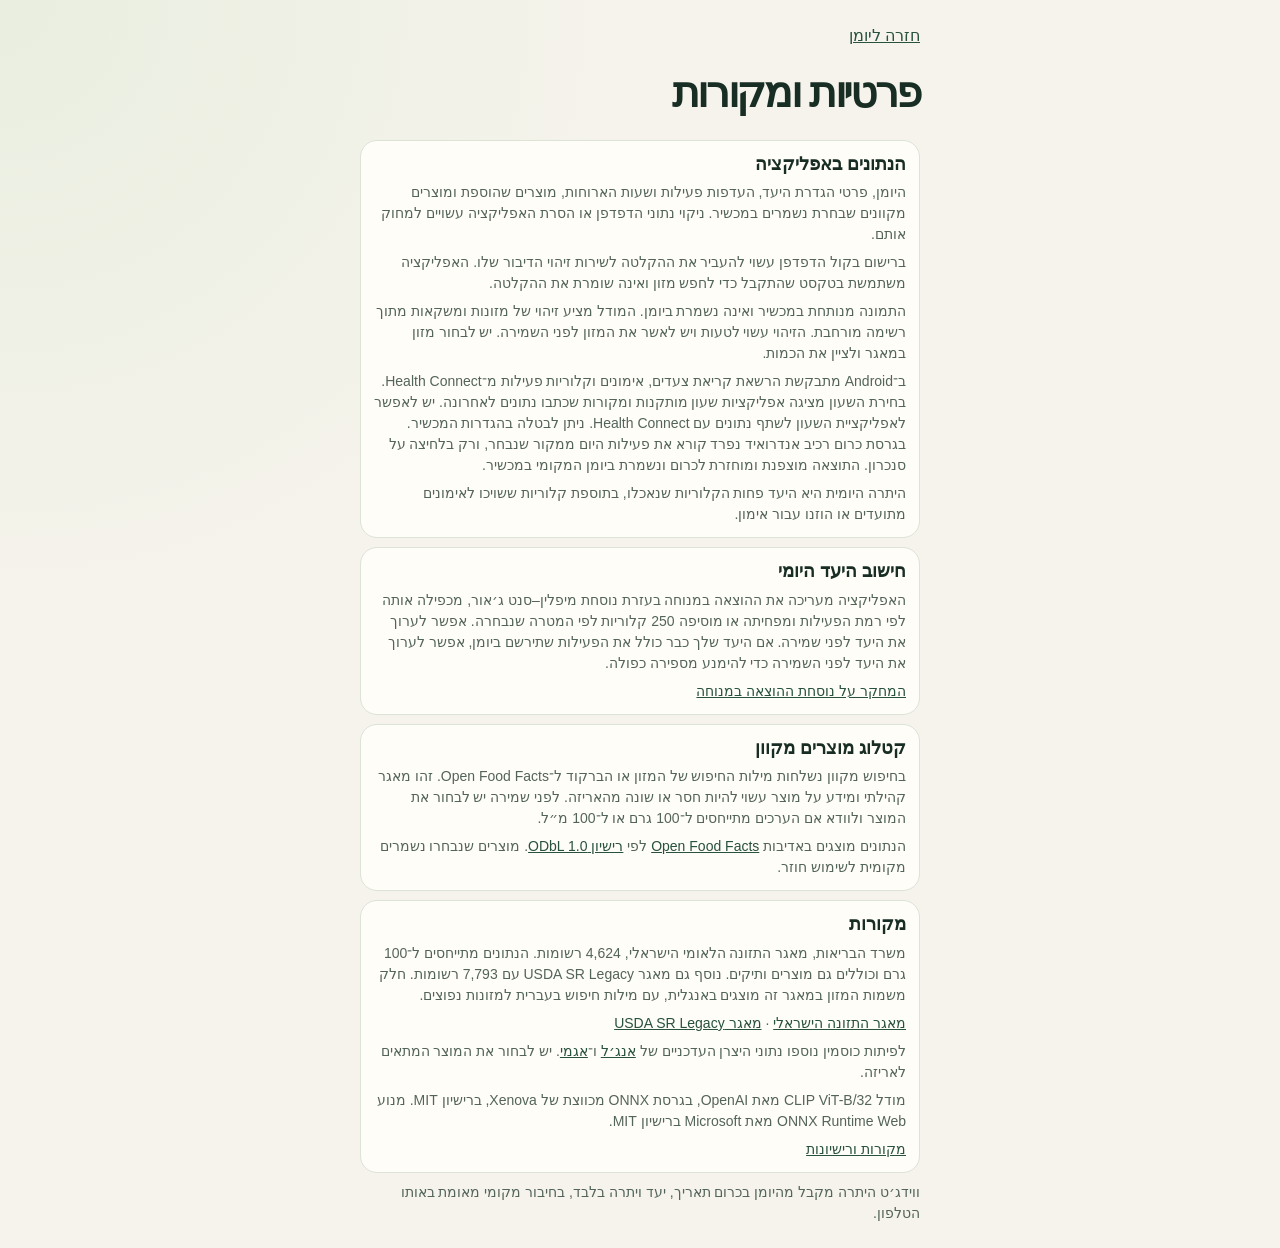
==== privacy.html @ 17791cda "Estimate spoken meals by ingredient" ====
<!doctype html><html lang="he" dir="rtl"><meta charset="utf-8"><meta name="viewport" content="width=device-width,initial-scale=1"><title>פרטיות ומקורות</title><link rel="stylesheet" href="style.css"><main class="shell" style="padding-top:24px"><a href="index.html">חזרה ליומן</a><h1 style="margin:24px 0">פרטיות ומקורות</h1><section class="card"><h2>הנתונים באפליקציה</h2><p class="hint">היומן, פרטי הגדרת היעד, העדפות פעילות ושעות הארוחות, מוצרים שהוספת ומוצרים מקוונים שבחרת נשמרים במכשיר. ניקוי נתוני הדפדפן או הסרת האפליקציה עשויים למחוק אותם.</p><p class="hint">ברישום בקול הדפדפן עשוי להעביר את ההקלטה לשירות זיהוי הדיבור שלו. האפליקציה משתמשת בטקסט שהתקבל כדי לחפש מזון ואינה שומרת את ההקלטה.</p><p class="hint">התמונה מנותחת במכשיר ואינה נשמרת ביומן. המודל מציע זיהוי של מזונות ומשקאות מתוך רשימה מורחבת. הזיהוי עשוי לטעות ויש לאשר את המזון לפני השמירה. יש לבחור מזון במאגר ולציין את הכמות.</p><p class="hint">ב־Android מתבקשת הרשאת קריאת צעדים, אימונים וקלוריות פעילות מ־Health Connect. בחירת השעון מציגה אפליקציות שעון מותקנות ומקורות שכתבו נתונים לאחרונה. יש לאפשר לאפליקציית השעון לשתף נתונים עם Health Connect. ניתן לבטלה בהגדרות המכשיר. בגרסת כרום רכיב אנדרואיד נפרד קורא את פעילות היום ממקור שנבחר, ורק בלחיצה על סנכרון. התוצאה מוצפנת ומוחזרת לכרום ונשמרת ביומן המקומי במכשיר.</p><p class="hint">היתרה היומית היא היעד פחות הקלוריות שנאכלו, בתוספת קלוריות ששויכו לאימונים מתועדים או הוזנו עבור אימון.</p></section><section class="card"><h2>חישוב היעד היומי</h2><p class="hint">האפליקציה מעריכה את ההוצאה במנוחה בעזרת נוסחת מיפלין–סנט ג׳אור, מכפילה אותה לפי רמת הפעילות ומפחיתה או מוסיפה 250 קלוריות לפי המטרה שנבחרה. אפשר לערוך את היעד לפני שמירה. אם היעד שלך כבר כולל את הפעילות שתירשם ביומן, אפשר לערוך את היעד לפני השמירה כדי להימנע מספירה כפולה.</p><p class="hint"><a href="https://pubmed.ncbi.nlm.nih.gov/2305711/">המחקר על נוסחת ההוצאה במנוחה</a></p></section><section class="card"><h2>קטלוג מוצרים מקוון</h2><p class="hint">בחיפוש מקוון נשלחות מילות החיפוש של המזון או הברקוד ל־Open Food Facts. זהו מאגר קהילתי ומידע על מוצר עשוי להיות חסר או שונה מהאריזה. לפני שמירה יש לבחור את המוצר ולוודא אם הערכים מתייחסים ל־100 גרם או ל־100 מ״ל.</p><p class="hint">הנתונים מוצגים באדיבות <a href="https://world.openfoodfacts.org">Open Food Facts</a> לפי <a href="https://opendatacommons.org/licenses/odbl/1-0/">רישיון ODbL 1.0</a>. מוצרים שנבחרו נשמרים מקומית לשימוש חוזר.</p></section><section class="card"><h2>מקורות</h2><p class="hint">משרד הבריאות, מאגר התזונה הלאומי הישראלי, 4,624 רשומות. הנתונים מתייחסים ל־100 גרם וכוללים גם מוצרים ותיקים. נוסף גם מאגר USDA SR Legacy עם 7,793 רשומות. חלק משמות המזון במאגר זה מוצגים באנגלית, עם מילות חיפוש בעברית למזונות נפוצים.</p><p class="hint"><a href="https://data.gov.il/he/datasets/ministry-health/nutrition-database">מאגר התזונה הישראלי</a> · <a href="https://fdc.nal.usda.gov/download-datasets/">מאגר USDA SR Legacy</a></p><p class="hint">לפיתות כוסמין נוספו נתוני היצרן העדכניים של <a href="https://www.angel.co.il/document/62,130,1057.aspx">אנג׳ל</a> ו־<a href="https://agamibakery.co.il/">אגמי</a>. יש לבחור את המוצר המתאים לאריזה.</p><p class="hint">מודל CLIP ViT-B/32 מאת OpenAI, בגרסת ONNX מכווצת של Xenova, ברישיון MIT. מנוע ONNX Runtime Web מאת Microsoft ברישיון MIT.</p><p class="hint"><a href="model/NOTICE.txt">מקורות ורישיונות</a></p></section><p class="hint">ווידג׳ט היתרה מקבל מהיומן בכרום תאריך, יעד ויתרה בלבד, בחיבור מקומי מאומת באותו הטלפון.</p></main></html>
---- style.css ----
:root {
  color-scheme: light;
  -webkit-text-size-adjust: 100%;
  text-size-adjust: 100%;
  --page: #f5f3eb;
  --paper: #fffdf8;
  --ink: #182e25;
  --muted: #53645a;
  --line: #dce3d7;
  --green: #153d31;
  --green-bright: #265945;
  --lime: #deefad;
  --focus: #3d7857;
}

* { box-sizing: border-box; }
[hidden] { display: none !important; }
body {
  margin: 0;
  min-height: 100vh;
  background: radial-gradient(ellipse at top left, #e9eee0, transparent 38rem), var(--page);
  color: var(--ink);
  font: 16px/1.45 Arial, "Noto Sans Hebrew", sans-serif;
}
.shell { width: min(100% - 28px, 560px); margin: auto; padding: 8px 0 24px; }
header, .intro, .row, .dialog-head { display: flex; align-items: center; justify-content: space-between; gap: 12px; }
.app-header { min-height: 53px; border-bottom: 1px solid #d6ddcf; }
.brand { display: flex; align-items: center; gap: 7px; font-size: 16px; white-space: nowrap; }
.brand-mark {
  width: 29px;
  height: 29px;
  flex: none;
  display: grid;
  place-items: center;
  border-radius: 50%;
  background: var(--green);
}
.brand-mark::before {
  content: "";
  width: 14px;
  height: 17px;
  border-radius: 76% 18% 76% 18%;
  background: var(--lime);
  transform: rotate(18deg);
}
h1, h2, h3, p { margin: 0; }
h1 { font-size: clamp(27px, 6.8vw, 42px); letter-spacing: -.055em; line-height: 1.06; }
h2 { font-size: 18px; line-height: 1.25; }
h3 { font-size: 23px; line-height: 1.2; }
h4 { margin: 12px 0 0; font-size: 16px; }
.intro { align-items: end; padding: 14px 0 12px; }
.intro p, .hint, footer { color: var(--muted); font-size: 14px; line-height: 1.5; }
.intro p { margin-bottom: 3px; font-size: 12px; }
.hint { margin-top: 7px; }
.hint:empty { display: none; }
.balance {
  position: relative;
  isolation: isolate;
  overflow: hidden;
  padding: clamp(14px, 4vw, 22px);
  color: var(--paper);
  background: linear-gradient(145deg, #214b3b, #15372d 65%);
  border-radius: 21px;
  box-shadow: 0 8px 18px #183b301c;
}
.balance::before {
  content: "";
  position: absolute;
  z-index: -1;
  inset: -95px auto auto -117px;
  width: 235px;
  aspect-ratio: 1;
  border-radius: 50%;
  background: repeating-radial-gradient(circle, transparent 0 17px, #c7e39d24 18px 19px, transparent 20px 26px);
  pointer-events: none;
}
#balanceLabel { font-size: 14px; font-weight: 700; color: #e7f2e6; }
#goalEmpty p { margin: 5px 0 1px; max-width: 38ch; color: #e7f2e6; font-size: 13px; }
.big { display: flex; align-items: baseline; flex-wrap: wrap; gap: 5px 10px; margin-top: 4px; }
.big strong {
  color: var(--lime);
  font-size: clamp(30px, 8.6vw, 51px);
  font-weight: 800;
  letter-spacing: -.057em;
  line-height: 1.1;
  font-variant-numeric: tabular-nums;
}
.big span { color: #f0f6ed; font-size: 13px; }
.meter { display: flex; height: 5px; margin: 11px 0; overflow: hidden; background: #ffffff30; border-radius: 8px; }
.meter span { width: 0; border-radius: inherit; background: var(--lime); transition: width .24s ease; }
.totals { display: grid; grid-auto-flow: column; grid-auto-columns: minmax(0, 1fr); gap: 8px; margin: 0; }
#goalEmpty:not([hidden]) ~ .totals { margin-top: 11px; border-top: 1px solid #ffffff30; padding-top: 9px; }
.totals div { min-width: 0; display: flex; flex-direction: column; gap: 1px; }
.totals div:not([hidden]) ~ div { border-inline-start: 1px solid #ffffff30; padding-inline-start: 8px; }
.totals dt { color: #eaf3e8; font-size: 11px; }
.totals dd { margin: 0; width: fit-content; font-weight: 700; font-size: clamp(13px, 3.9vw, 18px); overflow-wrap: anywhere; }
button, input, select, .file-label { font: inherit; }
button, .file-label { min-height: 44px; padding: 9px 13px; border: 1px solid transparent; border-radius: 14px; font-weight: 700; cursor: pointer; }
button:disabled { opacity: .54; cursor: default; }
button:focus-visible, input:focus-visible, select:focus-visible, a:focus-visible { outline: 3px solid var(--focus); outline-offset: 2px; }
.primary { background: var(--green); color: #fffdf8; border-color: var(--green); }
.primary:hover:not(:disabled) { background: var(--green-bright); }
.secondary { background: var(--paper); color: var(--ink); border-color: var(--line); }
.quiet { background: transparent; color: #28513e; }
.quiet:hover, .secondary:hover { background: #eaf0e5; }
.header-button { border-color: #d1dacc; border-radius: 100px; background: #ffffff68; white-space: nowrap; font-size: 12px; padding-inline: 10px; }
.setup-button { margin-top: 7px; font-size: 13px; background: var(--lime); color: #18392d; }
.setup-button span { margin-inline-start: 6px; }
.actions { display: flex; gap: 9px; margin: 14px 0; }
.actions > button, .actions > .file-label { flex: 1; min-width: 0; }
.actions > button { min-height: 48px; }
#webActivityHint .actions a { flex: 1; display: grid; place-items: center; min-height: 48px; border: 1px solid; border-radius: 14px; padding: 6px; text-align: center; text-decoration: none; font-weight: 700; }
.meal-actions { margin: 10px 0 13px; }
.meal-actions > button { display: flex; align-items: center; justify-content: center; gap: 7px; min-height: 50px; padding-inline: 5px; font-size: 13px; white-space: nowrap; }
.camera-symbol { position: relative; width: 18px; height: 14px; flex: none; border: 2px solid currentColor; border-radius: 4px; }
.camera-symbol::before { content: ""; position: absolute; inset: 1px 4px; border: 2px solid currentColor; border-radius: 50%; }
.camera-symbol::after { content: ""; position: absolute; width: 7px; height: 3px; background: currentColor; border-radius: 2px 2px 0 0; inset: -4px 5px auto auto; }
.search-symbol { position: relative; width: 14px; height: 14px; flex: none; border: 2px solid currentColor; border-radius: 50%; }
.search-symbol::after { content: ""; position: absolute; width: 6px; height: 2px; inset: 10px 9px auto auto; background: currentColor; transform: rotate(-45deg); }
.card { margin-bottom: 9px; padding: 12px 13px; border: 1px solid var(--line); border-radius: 17px; background: var(--paper); }
.journal-card { min-height: 70px; }
.activity-card { background: #edf1e6; }
.empty { padding-top: 5px; color: var(--muted); font-size: 13px; }
footer { margin-top: 18px; text-align: center; font-size: 12px; }
a { color: #28513e; }
ul { list-style: none; margin: 0; padding: 0; }
li { display: flex; align-items: center; justify-content: space-between; gap: 6px; margin-top: 8px; padding: 10px 0 3px; border-top: 1px solid var(--line); }
li p, li span { color: var(--muted); font-size: 13px; line-height: 1.4; }
li .quiet, li .remove { padding-inline: 7px; font-size: 13px; }
.entry { flex: 1; min-width: 0; overflow-wrap: anywhere; }
.remove { background: transparent; color: #8d452e; }

dialog {
  width: min(100% - 20px, 495px);
  max-height: min(90vh, 780px);
  max-height: min(90dvh, 780px);
  padding: clamp(15px, 4vw, 23px);
  overflow: auto;
  overscroll-behavior: contain;
  border: 1px solid var(--line);
  border-radius: 26px;
  background: var(--paper);
  color: var(--ink);
  box-shadow: 0 18px 60px #10271e55;
}
dialog::backdrop { background: #152f27a0; }
.dialog-head { margin-bottom: 11px; }
.close { padding: 4px 12px; font-size: 25px; line-height: 1; color: var(--ink); background: #edf1e7; }
label:not(.file-label) { display: block; margin: 11px 0 5px; font-size: 14px; font-weight: 700; }
input:where(:not([type=file], [type=radio], [type=checkbox], [type=range])), select {
  width: 100%;
  min-height: 46px;
  display: block;
  padding: 8px 11px;
  border: 1px solid #c5d1c2;
  border-radius: 12px;
  color: var(--ink);
  background: #fff;
}
input[type=number] { font-variant-numeric: tabular-nums; }
.wide { width: 100%; margin-top: 12px; }
.primary + .quiet.wide { margin-top: 5px; }
.goal-illustration { display: block; width: 100%; height: clamp(125px, 24dvh, 210px); object-fit: contain; border-radius: 17px; background: #dce7c8; }
.goal-choices { margin: 13px 0 0; padding: 0; border: none; }
.goal-choices legend { font-size: 20px; font-weight: 700; }
.goal-choices label {
  display: flex;
  align-items: center;
  gap: 10px;
  min-height: 45px;
  margin: 6px 0 0;
  padding: 6px 10px;
  border: 1px solid var(--line);
  border-radius: 12px;
  cursor: pointer;
}
.goal-choices label:has(input:checked) { background: #ebf1df; border-color: #9ab396; }
.goal-choices input { accent-color: var(--green); width: 17px; height: 17px; }
.profile-grid { display: grid; grid-template-columns: repeat(2, minmax(0, 1fr)); gap: 4px 12px; }
#goalReview input { margin-top: 4px; }
#targetInput { font-size: 24px; font-weight: 700; }
.file-input { position: absolute; opacity: 0; width: 1px; height: 1px; pointer-events: none; }
#photoTools .actions { margin: 0 0 10px; }
#photoPreview { width: 100%; max-height: 218px; display: block; object-fit: contain; border-radius: 16px; background: #edf1e7; }
#photoStatus { margin: 9px 0; }
.candidates { display: flex; gap: 7px; flex-wrap: wrap; }
.candidates button { background: #ebf1df; }
.search-results { display: grid; gap: 5px; margin-top: 5px; max-height: 204px; overflow: auto; }
.search-results button, .selected { display: flex; text-align: right; justify-content: space-between; align-items: center; gap: 8px; }
.search-results button { font-weight: 500; }
.search-results span, .selected span { color: var(--muted); font-size: 12px; }
.selected { margin-top: 8px; padding: 11px; border-radius: 12px; background: #edf2e6; }
.meal-save-actions { position: sticky; bottom: -1px; margin-bottom: 0; padding: 8px 0 4px; background: var(--paper); }
.toast { position: fixed; z-index: 5; bottom: 22px; left: 50%; width: max-content; max-width: 90%; padding: 10px 16px; transform: translateX(-50%); border-radius: 20px; background: var(--green); color: white; }
@media (max-width: 350px) {
  .shell { width: calc(100% - 22px); }
  .balance { padding: 16px; }
  .totals { gap: 6px; }
  .totals div:not([hidden]) ~ div { padding-inline-start: 6px; }
}
@media (prefers-reduced-motion: reduce) { .meter span { transition: none; } }

.goal-dialog[open] { display: flex; flex-direction: column; overflow: hidden; touch-action: pan-y; }
.goal-dialog .dialog-head { flex: none; }
#settingsForm { display: flex; flex-direction: column; min-height: 0; }
.goal-steps { min-height: 0; overflow: auto; overscroll-behavior: contain; }
.goal-steps > section { padding: 1px 3px 3px; }
.goal-steps .goal-illustration { height: clamp(105px, 20dvh, 180px); }
#settingsForm > :not(.goal-steps) { flex-shrink: 0; }
.goal-step h3:focus { outline: none; }
.goal-step > p:not(.hint) { margin-top: 8px; }
.goal-illustration + h3 { margin-top: 12px; }
.goal-nav { display: flex; gap: 8px; margin-top: 8px; }
.goal-nav > button { flex: 1; }
.goal-progress { min-height: 1em; margin: 12px 0 0; color: var(--muted); font-size: 12px; }
.goal-progress:empty, .goal-message:empty { display: none; }
.goal-message { color: #85452e; margin-top: 8px; }
.goal-dialog .quiet.wide { margin-top: 4px; }
.measure-card { display: grid; margin-top: 12px; padding: 12px 16px; border-radius: 16px; background: #edf2e5; }
.measure-card label:not(.file-label) { margin: 0; text-align: center; }
.measure-card input[type=number] { margin: 0 auto; max-width: 8em; border-color: transparent; background: transparent; text-align: center; font-size: 31px; font-weight: 700; }
.ruler { width: 100%; min-height: 44px; margin: 2px 0 0; accent-color: var(--green); touch-action: none; }
.measure-card::after { content: ""; height: 9px; background: repeating-linear-gradient(90deg, #7a927c 0 1px, transparent 1px 10px); }
.bmi-preview { margin-top: 10px; padding: 7px 10px; border-radius: 10px; background: #edf2e5; color: var(--green); font-weight: 700; }
.bmi-preview output { margin-inline-start: 5px; }
.opt-out { cursor: pointer; }
.opt-out input { accent-color: var(--green); }
.meal-times { display: flex; flex-wrap: wrap; gap: 5px; list-style: none; margin: 7px 0 0; padding: 0; }
.meal-times li { display: flex; gap: 5px; margin: 0; padding: 5px 7px; border: 0; border-radius: 9px; background: #edf2e6; font-size: 13px; }
.meal-times li span { font-size: 11px; }

.voice-panel { margin-bottom: 14px; padding: 10px 12px; border: 1px solid var(--line); border-radius: 12px; }
.voice-status { display: flex; align-items: baseline; gap: 8px; font-weight: 700; }
.voice-status::before { content: ""; flex: 0 0 9px; height: 9px; border-radius: 50%; background: var(--muted); }
.voice-panel[data-phase="listening"] .voice-status::before { background: var(--green-bright); }
.voice-panel[data-phase="speech"] .voice-status::before { background: var(--focus); box-shadow: 0 0 0 3px var(--lime); }
.voice-transcript { margin-top: 7px; overflow-wrap: anywhere; }
.voice-panel button { margin-top: 6px; }

.voice-ingredient { border: 1px solid var(--line); border-radius: 12px; min-inline-size: 0; margin: 10px 0; padding: 10px; }
.voice-ingredient legend, .voice-meal-total { font-weight: 700; }
.voice-ingredient select { text-overflow: ellipsis; }
.voice-meal-total { padding: 10px; background: var(--lime); border-radius: 8px; }
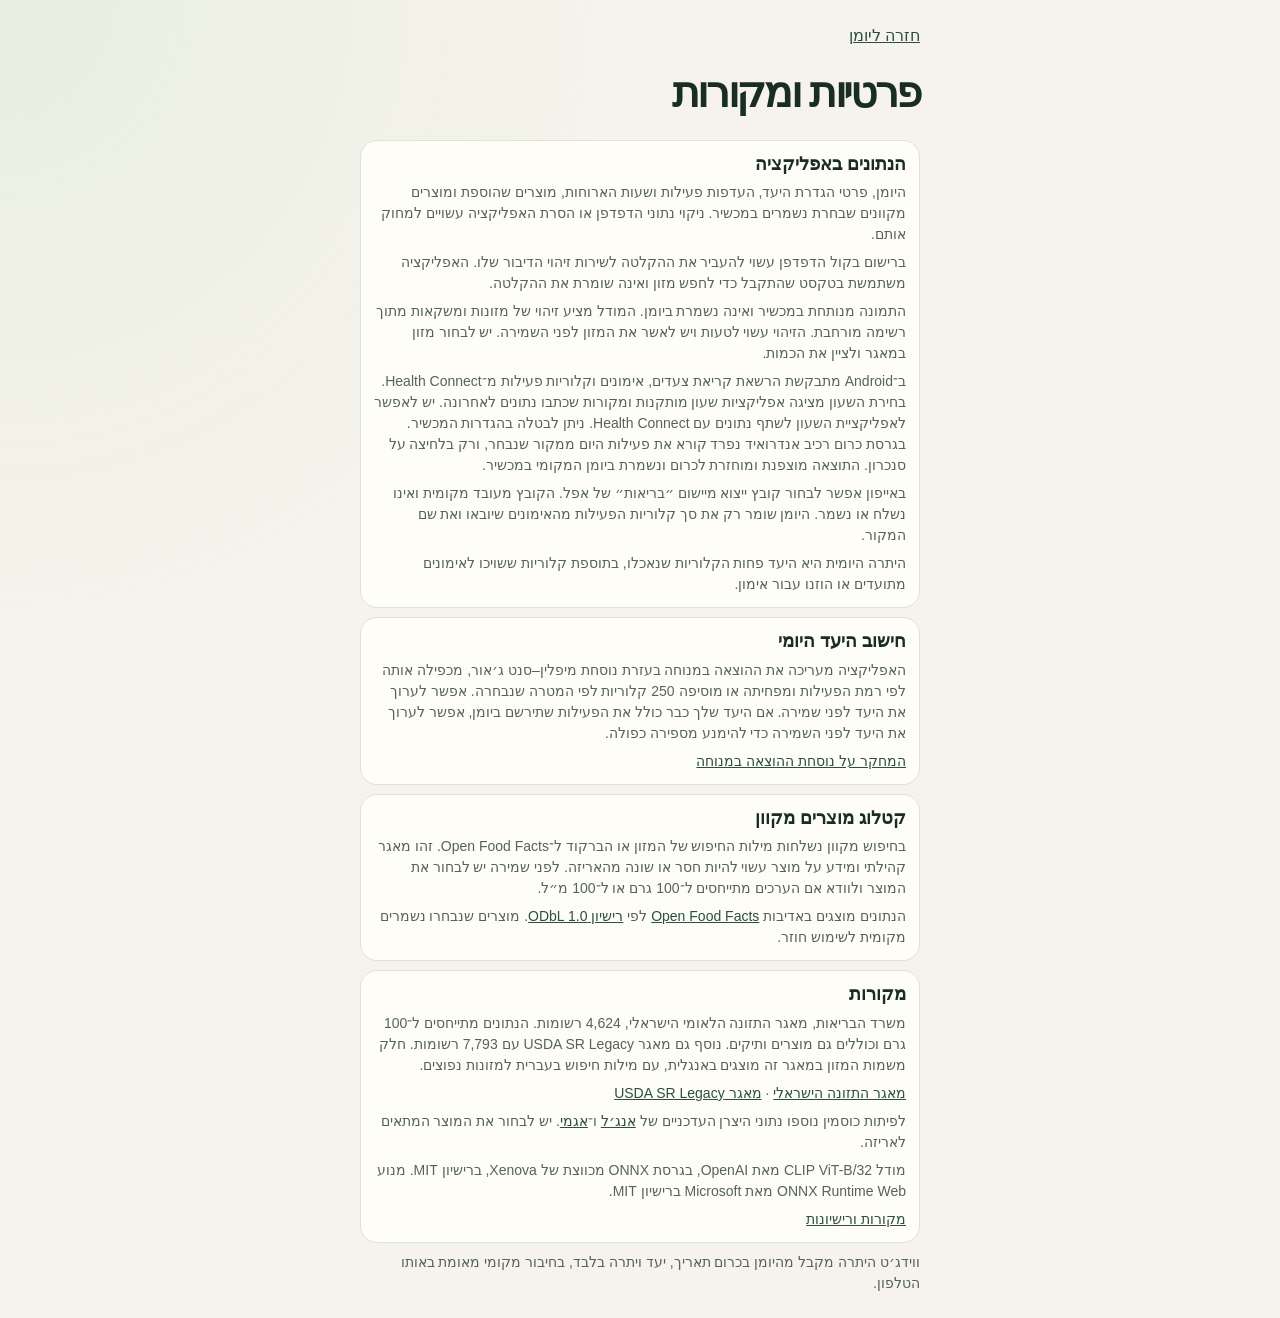
==== commit 2c93ffed: "Support more workout sources and Apple Health import" ====
--- a/privacy.html
+++ b/privacy.html
@@ -1 +1 @@
-<!doctype html><html lang="he" dir="rtl"><meta charset="utf-8"><meta name="viewport" content="width=device-width,initial-scale=1"><title>פרטיות ומקורות</title><link rel="stylesheet" href="style.css"><main class="shell" style="padding-top:24px"><a href="index.html">חזרה ליומן</a><h1 style="margin:24px 0">פרטיות ומקורות</h1><section class="card"><h2>הנתונים באפליקציה</h2><p class="hint">היומן, פרטי הגדרת היעד, העדפות פעילות ושעות הארוחות, מוצרים שהוספת ומוצרים מקוונים שבחרת נשמרים במכשיר. ניקוי נתוני הדפדפן או הסרת האפליקציה עשויים למחוק אותם.</p><p class="hint">ברישום בקול הדפדפן עשוי להעביר את ההקלטה לשירות זיהוי הדיבור שלו. האפליקציה משתמשת בטקסט שהתקבל כדי לחפש מזון ואינה שומרת את ההקלטה.</p><p class="hint">התמונה מנותחת במכשיר ואינה נשמרת ביומן. המודל מציע זיהוי של מזונות ומשקאות מתוך רשימה מורחבת. הזיהוי עשוי לטעות ויש לאשר את המזון לפני השמירה. יש לבחור מזון במאגר ולציין את הכמות.</p><p class="hint">ב־Android מתבקשת הרשאת קריאת צעדים, אימונים וקלוריות פעילות מ־Health Connect. בחירת השעון מציגה אפליקציות שעון מותקנות ומקורות שכתבו נתונים לאחרונה. יש לאפשר לאפליקציית השעון לשתף נתונים עם Health Connect. ניתן לבטלה בהגדרות המכשיר. בגרסת כרום רכיב אנדרואיד נפרד קורא את פעילות היום ממקור שנבחר, ורק בלחיצה על סנכרון. התוצאה מוצפנת ומוחזרת לכרום ונשמרת ביומן המקומי במכשיר.</p><p class="hint">היתרה היומית היא היעד פחות הקלוריות שנאכלו, בתוספת קלוריות ששויכו לאימונים מתועדים או הוזנו עבור אימון.</p></section><section class="card"><h2>חישוב היעד היומי</h2><p class="hint">האפליקציה מעריכה את ההוצאה במנוחה בעזרת נוסחת מיפלין–סנט ג׳אור, מכפילה אותה לפי רמת הפעילות ומפחיתה או מוסיפה 250 קלוריות לפי המטרה שנבחרה. אפשר לערוך את היעד לפני שמירה. אם היעד שלך כבר כולל את הפעילות שתירשם ביומן, אפשר לערוך את היעד לפני השמירה כדי להימנע מספירה כפולה.</p><p class="hint"><a href="https://pubmed.ncbi.nlm.nih.gov/2305711/">המחקר על נוסחת ההוצאה במנוחה</a></p></section><section class="card"><h2>קטלוג מוצרים מקוון</h2><p class="hint">בחיפוש מקוון נשלחות מילות החיפוש של המזון או הברקוד ל־Open Food Facts. זהו מאגר קהילתי ומידע על מוצר עשוי להיות חסר או שונה מהאריזה. לפני שמירה יש לבחור את המוצר ולוודא אם הערכים מתייחסים ל־100 גרם או ל־100 מ״ל.</p><p class="hint">הנתונים מוצגים באדיבות <a href="https://world.openfoodfacts.org">Open Food Facts</a> לפי <a href="https://opendatacommons.org/licenses/odbl/1-0/">רישיון ODbL 1.0</a>. מוצרים שנבחרו נשמרים מקומית לשימוש חוזר.</p></section><section class="card"><h2>מקורות</h2><p class="hint">משרד הבריאות, מאגר התזונה הלאומי הישראלי, 4,624 רשומות. הנתונים מתייחסים ל־100 גרם וכוללים גם מוצרים ותיקים. נוסף גם מאגר USDA SR Legacy עם 7,793 רשומות. חלק משמות המזון במאגר זה מוצגים באנגלית, עם מילות חיפוש בעברית למזונות נפוצים.</p><p class="hint"><a href="https://data.gov.il/he/datasets/ministry-health/nutrition-database">מאגר התזונה הישראלי</a> · <a href="https://fdc.nal.usda.gov/download-datasets/">מאגר USDA SR Legacy</a></p><p class="hint">לפיתות כוסמין נוספו נתוני היצרן העדכניים של <a href="https://www.angel.co.il/document/62,130,1057.aspx">אנג׳ל</a> ו־<a href="https://agamibakery.co.il/">אגמי</a>. יש לבחור את המוצר המתאים לאריזה.</p><p class="hint">מודל CLIP ViT-B/32 מאת OpenAI, בגרסת ONNX מכווצת של Xenova, ברישיון MIT. מנוע ONNX Runtime Web מאת Microsoft ברישיון MIT.</p><p class="hint"><a href="model/NOTICE.txt">מקורות ורישיונות</a></p></section><p class="hint">ווידג׳ט היתרה מקבל מהיומן בכרום תאריך, יעד ויתרה בלבד, בחיבור מקומי מאומת באותו הטלפון.</p></main></html>
+<!doctype html><html lang="he" dir="rtl"><meta charset="utf-8"><meta name="viewport" content="width=device-width,initial-scale=1"><title>פרטיות ומקורות</title><link rel="stylesheet" href="style.css"><main class="shell" style="padding-top:24px"><a href="index.html">חזרה ליומן</a><h1 style="margin:24px 0">פרטיות ומקורות</h1><section class="card"><h2>הנתונים באפליקציה</h2><p class="hint">היומן, פרטי הגדרת היעד, העדפות פעילות ושעות הארוחות, מוצרים שהוספת ומוצרים מקוונים שבחרת נשמרים במכשיר. ניקוי נתוני הדפדפן או הסרת האפליקציה עשויים למחוק אותם.</p><p class="hint">ברישום בקול הדפדפן עשוי להעביר את ההקלטה לשירות זיהוי הדיבור שלו. האפליקציה משתמשת בטקסט שהתקבל כדי לחפש מזון ואינה שומרת את ההקלטה.</p><p class="hint">התמונה מנותחת במכשיר ואינה נשמרת ביומן. המודל מציע זיהוי של מזונות ומשקאות מתוך רשימה מורחבת. הזיהוי עשוי לטעות ויש לאשר את המזון לפני השמירה. יש לבחור מזון במאגר ולציין את הכמות.</p><p class="hint">ב־Android מתבקשת הרשאת קריאת צעדים, אימונים וקלוריות פעילות מ־Health Connect. בחירת השעון מציגה אפליקציות שעון מותקנות ומקורות שכתבו נתונים לאחרונה. יש לאפשר לאפליקציית השעון לשתף נתונים עם Health Connect. ניתן לבטלה בהגדרות המכשיר. בגרסת כרום רכיב אנדרואיד נפרד קורא את פעילות היום ממקור שנבחר, ורק בלחיצה על סנכרון. התוצאה מוצפנת ומוחזרת לכרום ונשמרת ביומן המקומי במכשיר.</p><p class="hint">באייפון אפשר לבחור קובץ ייצוא מיישום ״בריאות״ של אפל. הקובץ מעובד מקומית ואינו נשלח או נשמר. היומן שומר רק את סך קלוריות הפעילות מהאימונים שיובאו ואת שם המקור.</p><p class="hint">היתרה היומית היא היעד פחות הקלוריות שנאכלו, בתוספת קלוריות ששויכו לאימונים מתועדים או הוזנו עבור אימון.</p></section><section class="card"><h2>חישוב היעד היומי</h2><p class="hint">האפליקציה מעריכה את ההוצאה במנוחה בעזרת נוסחת מיפלין–סנט ג׳אור, מכפילה אותה לפי רמת הפעילות ומפחיתה או מוסיפה 250 קלוריות לפי המטרה שנבחרה. אפשר לערוך את היעד לפני שמירה. אם היעד שלך כבר כולל את הפעילות שתירשם ביומן, אפשר לערוך את היעד לפני השמירה כדי להימנע מספירה כפולה.</p><p class="hint"><a href="https://pubmed.ncbi.nlm.nih.gov/2305711/">המחקר על נוסחת ההוצאה במנוחה</a></p></section><section class="card"><h2>קטלוג מוצרים מקוון</h2><p class="hint">בחיפוש מקוון נשלחות מילות החיפוש של המזון או הברקוד ל־Open Food Facts. זהו מאגר קהילתי ומידע על מוצר עשוי להיות חסר או שונה מהאריזה. לפני שמירה יש לבחור את המוצר ולוודא אם הערכים מתייחסים ל־100 גרם או ל־100 מ״ל.</p><p class="hint">הנתונים מוצגים באדיבות <a href="https://world.openfoodfacts.org">Open Food Facts</a> לפי <a href="https://opendatacommons.org/licenses/odbl/1-0/">רישיון ODbL 1.0</a>. מוצרים שנבחרו נשמרים מקומית לשימוש חוזר.</p></section><section class="card"><h2>מקורות</h2><p class="hint">משרד הבריאות, מאגר התזונה הלאומי הישראלי, 4,624 רשומות. הנתונים מתייחסים ל־100 גרם וכוללים גם מוצרים ותיקים. נוסף גם מאגר USDA SR Legacy עם 7,793 רשומות. חלק משמות המזון במאגר זה מוצגים באנגלית, עם מילות חיפוש בעברית למזונות נפוצים.</p><p class="hint"><a href="https://data.gov.il/he/datasets/ministry-health/nutrition-database">מאגר התזונה הישראלי</a> · <a href="https://fdc.nal.usda.gov/download-datasets/">מאגר USDA SR Legacy</a></p><p class="hint">לפיתות כוסמין נוספו נתוני היצרן העדכניים של <a href="https://www.angel.co.il/document/62,130,1057.aspx">אנג׳ל</a> ו־<a href="https://agamibakery.co.il/">אגמי</a>. יש לבחור את המוצר המתאים לאריזה.</p><p class="hint">מודל CLIP ViT-B/32 מאת OpenAI, בגרסת ONNX מכווצת של Xenova, ברישיון MIT. מנוע ONNX Runtime Web מאת Microsoft ברישיון MIT.</p><p class="hint"><a href="model/NOTICE.txt">מקורות ורישיונות</a></p></section><p class="hint">ווידג׳ט היתרה מקבל מהיומן בכרום תאריך, יעד ויתרה בלבד, בחיבור מקומי מאומת באותו הטלפון.</p></main></html>
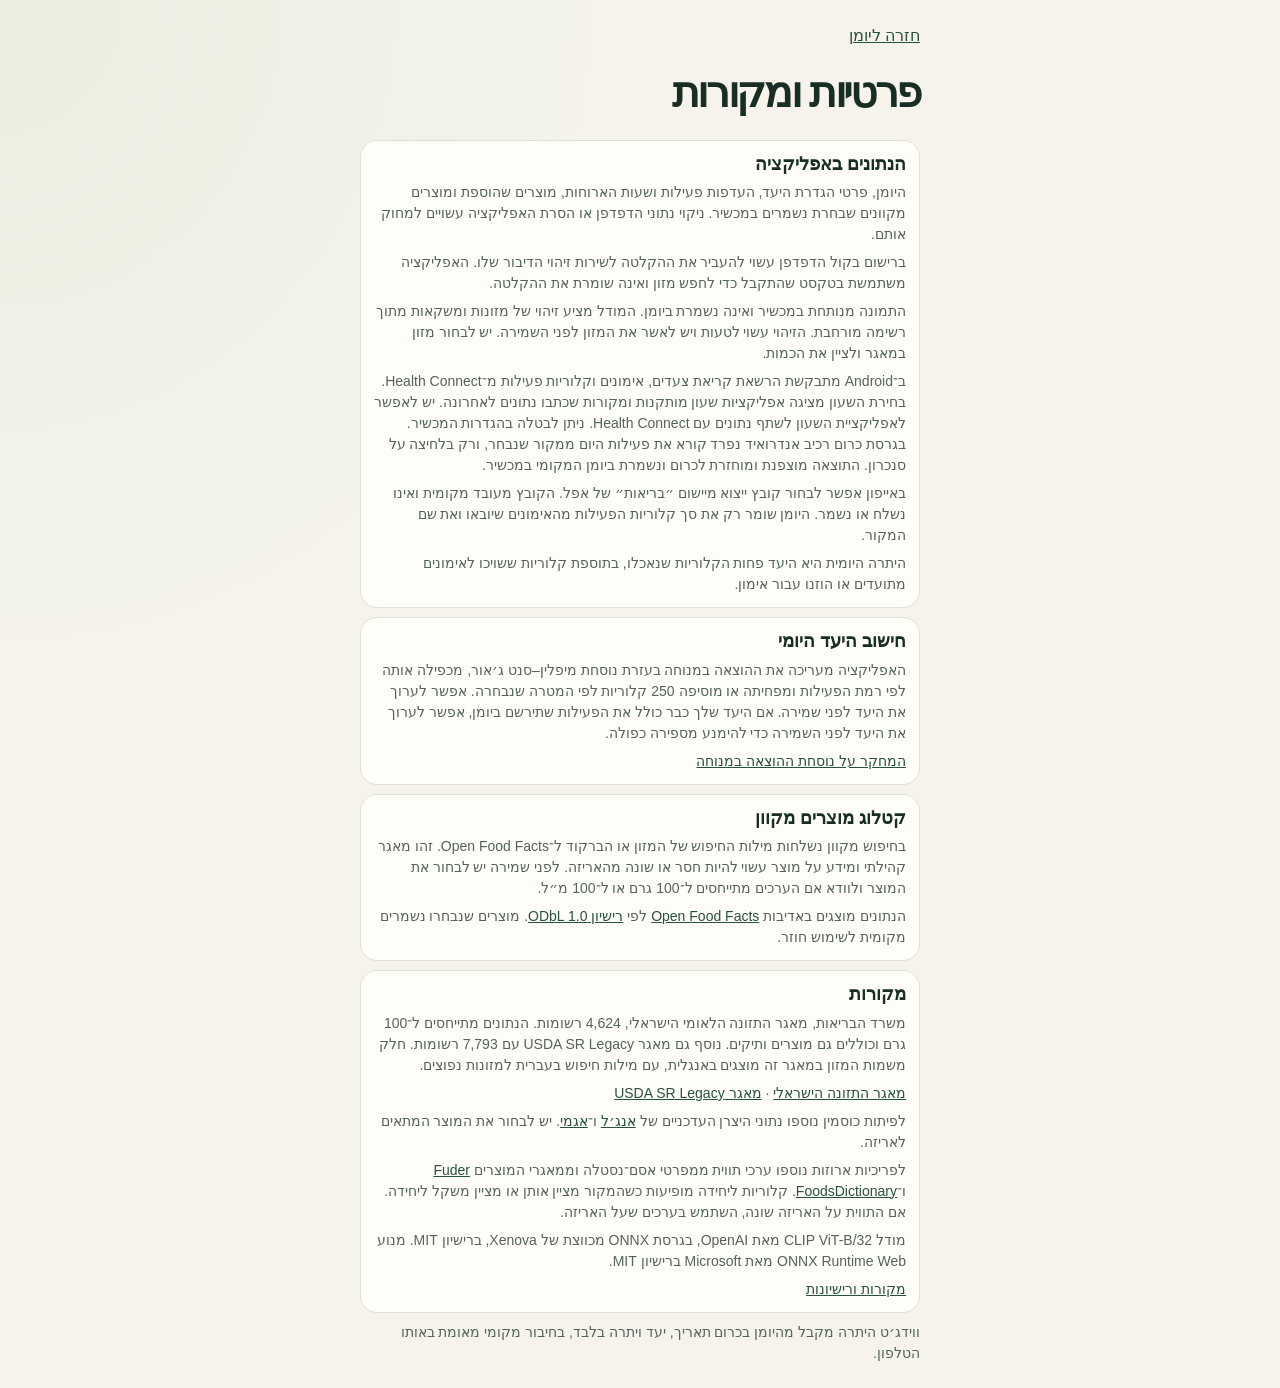
==== commit d6705818: "Expand the Israeli rice cake catalog" ====
--- a/privacy.html
+++ b/privacy.html
@@ -1 +1 @@
-<!doctype html><html lang="he" dir="rtl"><meta charset="utf-8"><meta name="viewport" content="width=device-width,initial-scale=1"><title>פרטיות ומקורות</title><link rel="stylesheet" href="style.css"><main class="shell" style="padding-top:24px"><a href="index.html">חזרה ליומן</a><h1 style="margin:24px 0">פרטיות ומקורות</h1><section class="card"><h2>הנתונים באפליקציה</h2><p class="hint">היומן, פרטי הגדרת היעד, העדפות פעילות ושעות הארוחות, מוצרים שהוספת ומוצרים מקוונים שבחרת נשמרים במכשיר. ניקוי נתוני הדפדפן או הסרת האפליקציה עשויים למחוק אותם.</p><p class="hint">ברישום בקול הדפדפן עשוי להעביר את ההקלטה לשירות זיהוי הדיבור שלו. האפליקציה משתמשת בטקסט שהתקבל כדי לחפש מזון ואינה שומרת את ההקלטה.</p><p class="hint">התמונה מנותחת במכשיר ואינה נשמרת ביומן. המודל מציע זיהוי של מזונות ומשקאות מתוך רשימה מורחבת. הזיהוי עשוי לטעות ויש לאשר את המזון לפני השמירה. יש לבחור מזון במאגר ולציין את הכמות.</p><p class="hint">ב־Android מתבקשת הרשאת קריאת צעדים, אימונים וקלוריות פעילות מ־Health Connect. בחירת השעון מציגה אפליקציות שעון מותקנות ומקורות שכתבו נתונים לאחרונה. יש לאפשר לאפליקציית השעון לשתף נתונים עם Health Connect. ניתן לבטלה בהגדרות המכשיר. בגרסת כרום רכיב אנדרואיד נפרד קורא את פעילות היום ממקור שנבחר, ורק בלחיצה על סנכרון. התוצאה מוצפנת ומוחזרת לכרום ונשמרת ביומן המקומי במכשיר.</p><p class="hint">באייפון אפשר לבחור קובץ ייצוא מיישום ״בריאות״ של אפל. הקובץ מעובד מקומית ואינו נשלח או נשמר. היומן שומר רק את סך קלוריות הפעילות מהאימונים שיובאו ואת שם המקור.</p><p class="hint">היתרה היומית היא היעד פחות הקלוריות שנאכלו, בתוספת קלוריות ששויכו לאימונים מתועדים או הוזנו עבור אימון.</p></section><section class="card"><h2>חישוב היעד היומי</h2><p class="hint">האפליקציה מעריכה את ההוצאה במנוחה בעזרת נוסחת מיפלין–סנט ג׳אור, מכפילה אותה לפי רמת הפעילות ומפחיתה או מוסיפה 250 קלוריות לפי המטרה שנבחרה. אפשר לערוך את היעד לפני שמירה. אם היעד שלך כבר כולל את הפעילות שתירשם ביומן, אפשר לערוך את היעד לפני השמירה כדי להימנע מספירה כפולה.</p><p class="hint"><a href="https://pubmed.ncbi.nlm.nih.gov/2305711/">המחקר על נוסחת ההוצאה במנוחה</a></p></section><section class="card"><h2>קטלוג מוצרים מקוון</h2><p class="hint">בחיפוש מקוון נשלחות מילות החיפוש של המזון או הברקוד ל־Open Food Facts. זהו מאגר קהילתי ומידע על מוצר עשוי להיות חסר או שונה מהאריזה. לפני שמירה יש לבחור את המוצר ולוודא אם הערכים מתייחסים ל־100 גרם או ל־100 מ״ל.</p><p class="hint">הנתונים מוצגים באדיבות <a href="https://world.openfoodfacts.org">Open Food Facts</a> לפי <a href="https://opendatacommons.org/licenses/odbl/1-0/">רישיון ODbL 1.0</a>. מוצרים שנבחרו נשמרים מקומית לשימוש חוזר.</p></section><section class="card"><h2>מקורות</h2><p class="hint">משרד הבריאות, מאגר התזונה הלאומי הישראלי, 4,624 רשומות. הנתונים מתייחסים ל־100 גרם וכוללים גם מוצרים ותיקים. נוסף גם מאגר USDA SR Legacy עם 7,793 רשומות. חלק משמות המזון במאגר זה מוצגים באנגלית, עם מילות חיפוש בעברית למזונות נפוצים.</p><p class="hint"><a href="https://data.gov.il/he/datasets/ministry-health/nutrition-database">מאגר התזונה הישראלי</a> · <a href="https://fdc.nal.usda.gov/download-datasets/">מאגר USDA SR Legacy</a></p><p class="hint">לפיתות כוסמין נוספו נתוני היצרן העדכניים של <a href="https://www.angel.co.il/document/62,130,1057.aspx">אנג׳ל</a> ו־<a href="https://agamibakery.co.il/">אגמי</a>. יש לבחור את המוצר המתאים לאריזה.</p><p class="hint">מודל CLIP ViT-B/32 מאת OpenAI, בגרסת ONNX מכווצת של Xenova, ברישיון MIT. מנוע ONNX Runtime Web מאת Microsoft ברישיון MIT.</p><p class="hint"><a href="model/NOTICE.txt">מקורות ורישיונות</a></p></section><p class="hint">ווידג׳ט היתרה מקבל מהיומן בכרום תאריך, יעד ויתרה בלבד, בחיבור מקומי מאומת באותו הטלפון.</p></main></html>
+<!doctype html><html lang="he" dir="rtl"><meta charset="utf-8"><meta name="viewport" content="width=device-width,initial-scale=1"><title>פרטיות ומקורות</title><link rel="stylesheet" href="style.css"><main class="shell" style="padding-top:24px"><a href="index.html">חזרה ליומן</a><h1 style="margin:24px 0">פרטיות ומקורות</h1><section class="card"><h2>הנתונים באפליקציה</h2><p class="hint">היומן, פרטי הגדרת היעד, העדפות פעילות ושעות הארוחות, מוצרים שהוספת ומוצרים מקוונים שבחרת נשמרים במכשיר. ניקוי נתוני הדפדפן או הסרת האפליקציה עשויים למחוק אותם.</p><p class="hint">ברישום בקול הדפדפן עשוי להעביר את ההקלטה לשירות זיהוי הדיבור שלו. האפליקציה משתמשת בטקסט שהתקבל כדי לחפש מזון ואינה שומרת את ההקלטה.</p><p class="hint">התמונה מנותחת במכשיר ואינה נשמרת ביומן. המודל מציע זיהוי של מזונות ומשקאות מתוך רשימה מורחבת. הזיהוי עשוי לטעות ויש לאשר את המזון לפני השמירה. יש לבחור מזון במאגר ולציין את הכמות.</p><p class="hint">ב־Android מתבקשת הרשאת קריאת צעדים, אימונים וקלוריות פעילות מ־Health Connect. בחירת השעון מציגה אפליקציות שעון מותקנות ומקורות שכתבו נתונים לאחרונה. יש לאפשר לאפליקציית השעון לשתף נתונים עם Health Connect. ניתן לבטלה בהגדרות המכשיר. בגרסת כרום רכיב אנדרואיד נפרד קורא את פעילות היום ממקור שנבחר, ורק בלחיצה על סנכרון. התוצאה מוצפנת ומוחזרת לכרום ונשמרת ביומן המקומי במכשיר.</p><p class="hint">באייפון אפשר לבחור קובץ ייצוא מיישום ״בריאות״ של אפל. הקובץ מעובד מקומית ואינו נשלח או נשמר. היומן שומר רק את סך קלוריות הפעילות מהאימונים שיובאו ואת שם המקור.</p><p class="hint">היתרה היומית היא היעד פחות הקלוריות שנאכלו, בתוספת קלוריות ששויכו לאימונים מתועדים או הוזנו עבור אימון.</p></section><section class="card"><h2>חישוב היעד היומי</h2><p class="hint">האפליקציה מעריכה את ההוצאה במנוחה בעזרת נוסחת מיפלין–סנט ג׳אור, מכפילה אותה לפי רמת הפעילות ומפחיתה או מוסיפה 250 קלוריות לפי המטרה שנבחרה. אפשר לערוך את היעד לפני שמירה. אם היעד שלך כבר כולל את הפעילות שתירשם ביומן, אפשר לערוך את היעד לפני השמירה כדי להימנע מספירה כפולה.</p><p class="hint"><a href="https://pubmed.ncbi.nlm.nih.gov/2305711/">המחקר על נוסחת ההוצאה במנוחה</a></p></section><section class="card"><h2>קטלוג מוצרים מקוון</h2><p class="hint">בחיפוש מקוון נשלחות מילות החיפוש של המזון או הברקוד ל־Open Food Facts. זהו מאגר קהילתי ומידע על מוצר עשוי להיות חסר או שונה מהאריזה. לפני שמירה יש לבחור את המוצר ולוודא אם הערכים מתייחסים ל־100 גרם או ל־100 מ״ל.</p><p class="hint">הנתונים מוצגים באדיבות <a href="https://world.openfoodfacts.org">Open Food Facts</a> לפי <a href="https://opendatacommons.org/licenses/odbl/1-0/">רישיון ODbL 1.0</a>. מוצרים שנבחרו נשמרים מקומית לשימוש חוזר.</p></section><section class="card"><h2>מקורות</h2><p class="hint">משרד הבריאות, מאגר התזונה הלאומי הישראלי, 4,624 רשומות. הנתונים מתייחסים ל־100 גרם וכוללים גם מוצרים ותיקים. נוסף גם מאגר USDA SR Legacy עם 7,793 רשומות. חלק משמות המזון במאגר זה מוצגים באנגלית, עם מילות חיפוש בעברית למזונות נפוצים.</p><p class="hint"><a href="https://data.gov.il/he/datasets/ministry-health/nutrition-database">מאגר התזונה הישראלי</a> · <a href="https://fdc.nal.usda.gov/download-datasets/">מאגר USDA SR Legacy</a></p><p class="hint">לפיתות כוסמין נוספו נתוני היצרן העדכניים של <a href="https://www.angel.co.il/document/62,130,1057.aspx">אנג׳ל</a> ו־<a href="https://agamibakery.co.il/">אגמי</a>. יש לבחור את המוצר המתאים לאריזה.</p><p class="hint">לפריכיות ארוזות נוספו ערכי תווית ממפרטי אסם־נסטלה וממאגרי המוצרים <a href="https://www.fuder.co.il/">Fuder</a> ו־<a href="https://www.foodsdictionary.co.il/">FoodsDictionary</a>. קלוריות ליחידה מופיעות כשהמקור מציין אותן או מציין משקל ליחידה. אם התווית על האריזה שונה, השתמש בערכים שעל האריזה.</p><p class="hint">מודל CLIP ViT-B/32 מאת OpenAI, בגרסת ONNX מכווצת של Xenova, ברישיון MIT. מנוע ONNX Runtime Web מאת Microsoft ברישיון MIT.</p><p class="hint"><a href="model/NOTICE.txt">מקורות ורישיונות</a></p></section><p class="hint">ווידג׳ט היתרה מקבל מהיומן בכרום תאריך, יעד ויתרה בלבד, בחיבור מקומי מאומת באותו הטלפון.</p></main></html>
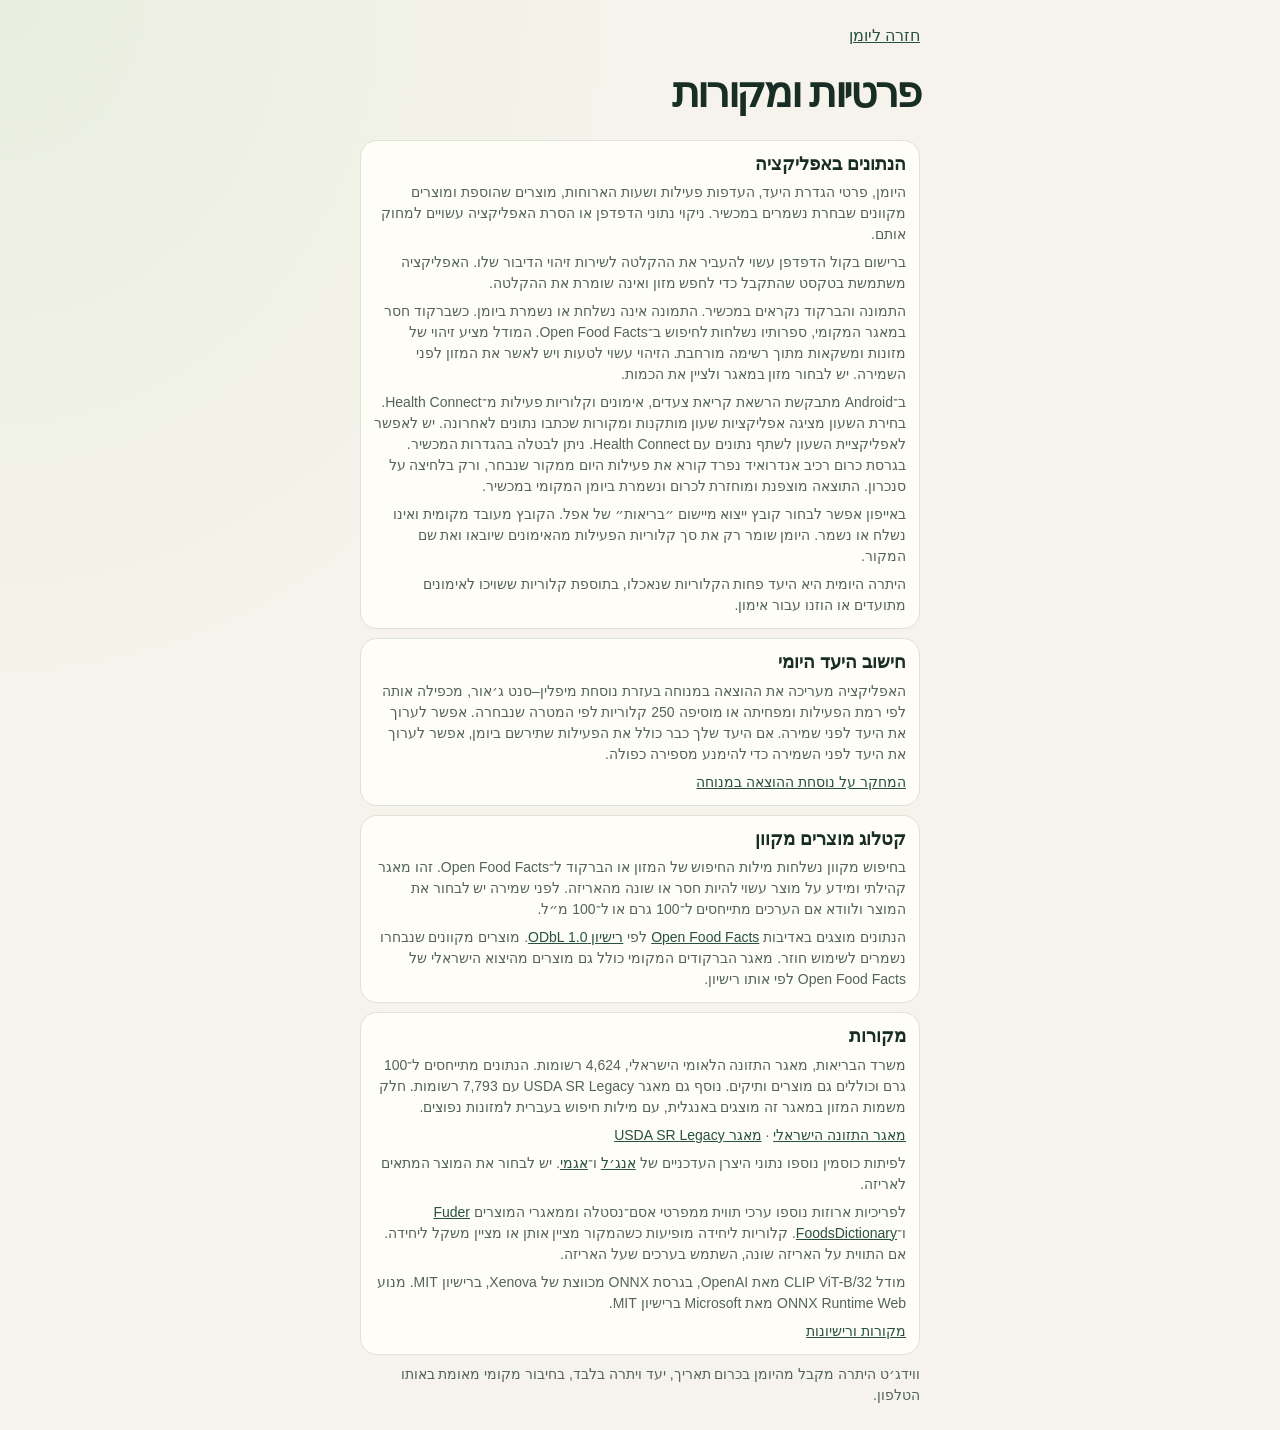
==== commit 8922aac5: "Import Israeli packaged foods and identify products by barcode" ====
--- a/privacy.html
+++ b/privacy.html
@@ -1 +1 @@
-<!doctype html><html lang="he" dir="rtl"><meta charset="utf-8"><meta name="viewport" content="width=device-width,initial-scale=1"><title>פרטיות ומקורות</title><link rel="stylesheet" href="style.css"><main class="shell" style="padding-top:24px"><a href="index.html">חזרה ליומן</a><h1 style="margin:24px 0">פרטיות ומקורות</h1><section class="card"><h2>הנתונים באפליקציה</h2><p class="hint">היומן, פרטי הגדרת היעד, העדפות פעילות ושעות הארוחות, מוצרים שהוספת ומוצרים מקוונים שבחרת נשמרים במכשיר. ניקוי נתוני הדפדפן או הסרת האפליקציה עשויים למחוק אותם.</p><p class="hint">ברישום בקול הדפדפן עשוי להעביר את ההקלטה לשירות זיהוי הדיבור שלו. האפליקציה משתמשת בטקסט שהתקבל כדי לחפש מזון ואינה שומרת את ההקלטה.</p><p class="hint">התמונה מנותחת במכשיר ואינה נשמרת ביומן. המודל מציע זיהוי של מזונות ומשקאות מתוך רשימה מורחבת. הזיהוי עשוי לטעות ויש לאשר את המזון לפני השמירה. יש לבחור מזון במאגר ולציין את הכמות.</p><p class="hint">ב־Android מתבקשת הרשאת קריאת צעדים, אימונים וקלוריות פעילות מ־Health Connect. בחירת השעון מציגה אפליקציות שעון מותקנות ומקורות שכתבו נתונים לאחרונה. יש לאפשר לאפליקציית השעון לשתף נתונים עם Health Connect. ניתן לבטלה בהגדרות המכשיר. בגרסת כרום רכיב אנדרואיד נפרד קורא את פעילות היום ממקור שנבחר, ורק בלחיצה על סנכרון. התוצאה מוצפנת ומוחזרת לכרום ונשמרת ביומן המקומי במכשיר.</p><p class="hint">באייפון אפשר לבחור קובץ ייצוא מיישום ״בריאות״ של אפל. הקובץ מעובד מקומית ואינו נשלח או נשמר. היומן שומר רק את סך קלוריות הפעילות מהאימונים שיובאו ואת שם המקור.</p><p class="hint">היתרה היומית היא היעד פחות הקלוריות שנאכלו, בתוספת קלוריות ששויכו לאימונים מתועדים או הוזנו עבור אימון.</p></section><section class="card"><h2>חישוב היעד היומי</h2><p class="hint">האפליקציה מעריכה את ההוצאה במנוחה בעזרת נוסחת מיפלין–סנט ג׳אור, מכפילה אותה לפי רמת הפעילות ומפחיתה או מוסיפה 250 קלוריות לפי המטרה שנבחרה. אפשר לערוך את היעד לפני שמירה. אם היעד שלך כבר כולל את הפעילות שתירשם ביומן, אפשר לערוך את היעד לפני השמירה כדי להימנע מספירה כפולה.</p><p class="hint"><a href="https://pubmed.ncbi.nlm.nih.gov/2305711/">המחקר על נוסחת ההוצאה במנוחה</a></p></section><section class="card"><h2>קטלוג מוצרים מקוון</h2><p class="hint">בחיפוש מקוון נשלחות מילות החיפוש של המזון או הברקוד ל־Open Food Facts. זהו מאגר קהילתי ומידע על מוצר עשוי להיות חסר או שונה מהאריזה. לפני שמירה יש לבחור את המוצר ולוודא אם הערכים מתייחסים ל־100 גרם או ל־100 מ״ל.</p><p class="hint">הנתונים מוצגים באדיבות <a href="https://world.openfoodfacts.org">Open Food Facts</a> לפי <a href="https://opendatacommons.org/licenses/odbl/1-0/">רישיון ODbL 1.0</a>. מוצרים שנבחרו נשמרים מקומית לשימוש חוזר.</p></section><section class="card"><h2>מקורות</h2><p class="hint">משרד הבריאות, מאגר התזונה הלאומי הישראלי, 4,624 רשומות. הנתונים מתייחסים ל־100 גרם וכוללים גם מוצרים ותיקים. נוסף גם מאגר USDA SR Legacy עם 7,793 רשומות. חלק משמות המזון במאגר זה מוצגים באנגלית, עם מילות חיפוש בעברית למזונות נפוצים.</p><p class="hint"><a href="https://data.gov.il/he/datasets/ministry-health/nutrition-database">מאגר התזונה הישראלי</a> · <a href="https://fdc.nal.usda.gov/download-datasets/">מאגר USDA SR Legacy</a></p><p class="hint">לפיתות כוסמין נוספו נתוני היצרן העדכניים של <a href="https://www.angel.co.il/document/62,130,1057.aspx">אנג׳ל</a> ו־<a href="https://agamibakery.co.il/">אגמי</a>. יש לבחור את המוצר המתאים לאריזה.</p><p class="hint">לפריכיות ארוזות נוספו ערכי תווית ממפרטי אסם־נסטלה וממאגרי המוצרים <a href="https://www.fuder.co.il/">Fuder</a> ו־<a href="https://www.foodsdictionary.co.il/">FoodsDictionary</a>. קלוריות ליחידה מופיעות כשהמקור מציין אותן או מציין משקל ליחידה. אם התווית על האריזה שונה, השתמש בערכים שעל האריזה.</p><p class="hint">מודל CLIP ViT-B/32 מאת OpenAI, בגרסת ONNX מכווצת של Xenova, ברישיון MIT. מנוע ONNX Runtime Web מאת Microsoft ברישיון MIT.</p><p class="hint"><a href="model/NOTICE.txt">מקורות ורישיונות</a></p></section><p class="hint">ווידג׳ט היתרה מקבל מהיומן בכרום תאריך, יעד ויתרה בלבד, בחיבור מקומי מאומת באותו הטלפון.</p></main></html>
+<!doctype html><html lang="he" dir="rtl"><meta charset="utf-8"><meta name="viewport" content="width=device-width,initial-scale=1"><title>פרטיות ומקורות</title><link rel="stylesheet" href="style.css"><main class="shell" style="padding-top:24px"><a href="index.html">חזרה ליומן</a><h1 style="margin:24px 0">פרטיות ומקורות</h1><section class="card"><h2>הנתונים באפליקציה</h2><p class="hint">היומן, פרטי הגדרת היעד, העדפות פעילות ושעות הארוחות, מוצרים שהוספת ומוצרים מקוונים שבחרת נשמרים במכשיר. ניקוי נתוני הדפדפן או הסרת האפליקציה עשויים למחוק אותם.</p><p class="hint">ברישום בקול הדפדפן עשוי להעביר את ההקלטה לשירות זיהוי הדיבור שלו. האפליקציה משתמשת בטקסט שהתקבל כדי לחפש מזון ואינה שומרת את ההקלטה.</p><p class="hint">התמונה והברקוד נקראים במכשיר. התמונה אינה נשלחת או נשמרת ביומן. כשברקוד חסר במאגר המקומי, ספרותיו נשלחות לחיפוש ב־Open Food Facts. המודל מציע זיהוי של מזונות ומשקאות מתוך רשימה מורחבת. הזיהוי עשוי לטעות ויש לאשר את המזון לפני השמירה. יש לבחור מזון במאגר ולציין את הכמות.</p><p class="hint">ב־Android מתבקשת הרשאת קריאת צעדים, אימונים וקלוריות פעילות מ־Health Connect. בחירת השעון מציגה אפליקציות שעון מותקנות ומקורות שכתבו נתונים לאחרונה. יש לאפשר לאפליקציית השעון לשתף נתונים עם Health Connect. ניתן לבטלה בהגדרות המכשיר. בגרסת כרום רכיב אנדרואיד נפרד קורא את פעילות היום ממקור שנבחר, ורק בלחיצה על סנכרון. התוצאה מוצפנת ומוחזרת לכרום ונשמרת ביומן המקומי במכשיר.</p><p class="hint">באייפון אפשר לבחור קובץ ייצוא מיישום ״בריאות״ של אפל. הקובץ מעובד מקומית ואינו נשלח או נשמר. היומן שומר רק את סך קלוריות הפעילות מהאימונים שיובאו ואת שם המקור.</p><p class="hint">היתרה היומית היא היעד פחות הקלוריות שנאכלו, בתוספת קלוריות ששויכו לאימונים מתועדים או הוזנו עבור אימון.</p></section><section class="card"><h2>חישוב היעד היומי</h2><p class="hint">האפליקציה מעריכה את ההוצאה במנוחה בעזרת נוסחת מיפלין–סנט ג׳אור, מכפילה אותה לפי רמת הפעילות ומפחיתה או מוסיפה 250 קלוריות לפי המטרה שנבחרה. אפשר לערוך את היעד לפני שמירה. אם היעד שלך כבר כולל את הפעילות שתירשם ביומן, אפשר לערוך את היעד לפני השמירה כדי להימנע מספירה כפולה.</p><p class="hint"><a href="https://pubmed.ncbi.nlm.nih.gov/2305711/">המחקר על נוסחת ההוצאה במנוחה</a></p></section><section class="card"><h2>קטלוג מוצרים מקוון</h2><p class="hint">בחיפוש מקוון נשלחות מילות החיפוש של המזון או הברקוד ל־Open Food Facts. זהו מאגר קהילתי ומידע על מוצר עשוי להיות חסר או שונה מהאריזה. לפני שמירה יש לבחור את המוצר ולוודא אם הערכים מתייחסים ל־100 גרם או ל־100 מ״ל.</p><p class="hint">הנתונים מוצגים באדיבות <a href="https://world.openfoodfacts.org">Open Food Facts</a> לפי <a href="https://opendatacommons.org/licenses/odbl/1-0/">רישיון ODbL 1.0</a>. מוצרים מקוונים שנבחרו נשמרים לשימוש חוזר. מאגר הברקודים המקומי כולל גם מוצרים מהיצוא הישראלי של Open Food Facts לפי אותו רישיון.</p></section><section class="card"><h2>מקורות</h2><p class="hint">משרד הבריאות, מאגר התזונה הלאומי הישראלי, 4,624 רשומות. הנתונים מתייחסים ל־100 גרם וכוללים גם מוצרים ותיקים. נוסף גם מאגר USDA SR Legacy עם 7,793 רשומות. חלק משמות המזון במאגר זה מוצגים באנגלית, עם מילות חיפוש בעברית למזונות נפוצים.</p><p class="hint"><a href="https://data.gov.il/he/datasets/ministry-health/nutrition-database">מאגר התזונה הישראלי</a> · <a href="https://fdc.nal.usda.gov/download-datasets/">מאגר USDA SR Legacy</a></p><p class="hint">לפיתות כוסמין נוספו נתוני היצרן העדכניים של <a href="https://www.angel.co.il/document/62,130,1057.aspx">אנג׳ל</a> ו־<a href="https://agamibakery.co.il/">אגמי</a>. יש לבחור את המוצר המתאים לאריזה.</p><p class="hint">לפריכיות ארוזות נוספו ערכי תווית ממפרטי אסם־נסטלה וממאגרי המוצרים <a href="https://www.fuder.co.il/">Fuder</a> ו־<a href="https://www.foodsdictionary.co.il/">FoodsDictionary</a>. קלוריות ליחידה מופיעות כשהמקור מציין אותן או מציין משקל ליחידה. אם התווית על האריזה שונה, השתמש בערכים שעל האריזה.</p><p class="hint">מודל CLIP ViT-B/32 מאת OpenAI, בגרסת ONNX מכווצת של Xenova, ברישיון MIT. מנוע ONNX Runtime Web מאת Microsoft ברישיון MIT.</p><p class="hint"><a href="model/NOTICE.txt">מקורות ורישיונות</a></p></section><p class="hint">ווידג׳ט היתרה מקבל מהיומן בכרום תאריך, יעד ויתרה בלבד, בחיבור מקומי מאומת באותו הטלפון.</p></main></html>
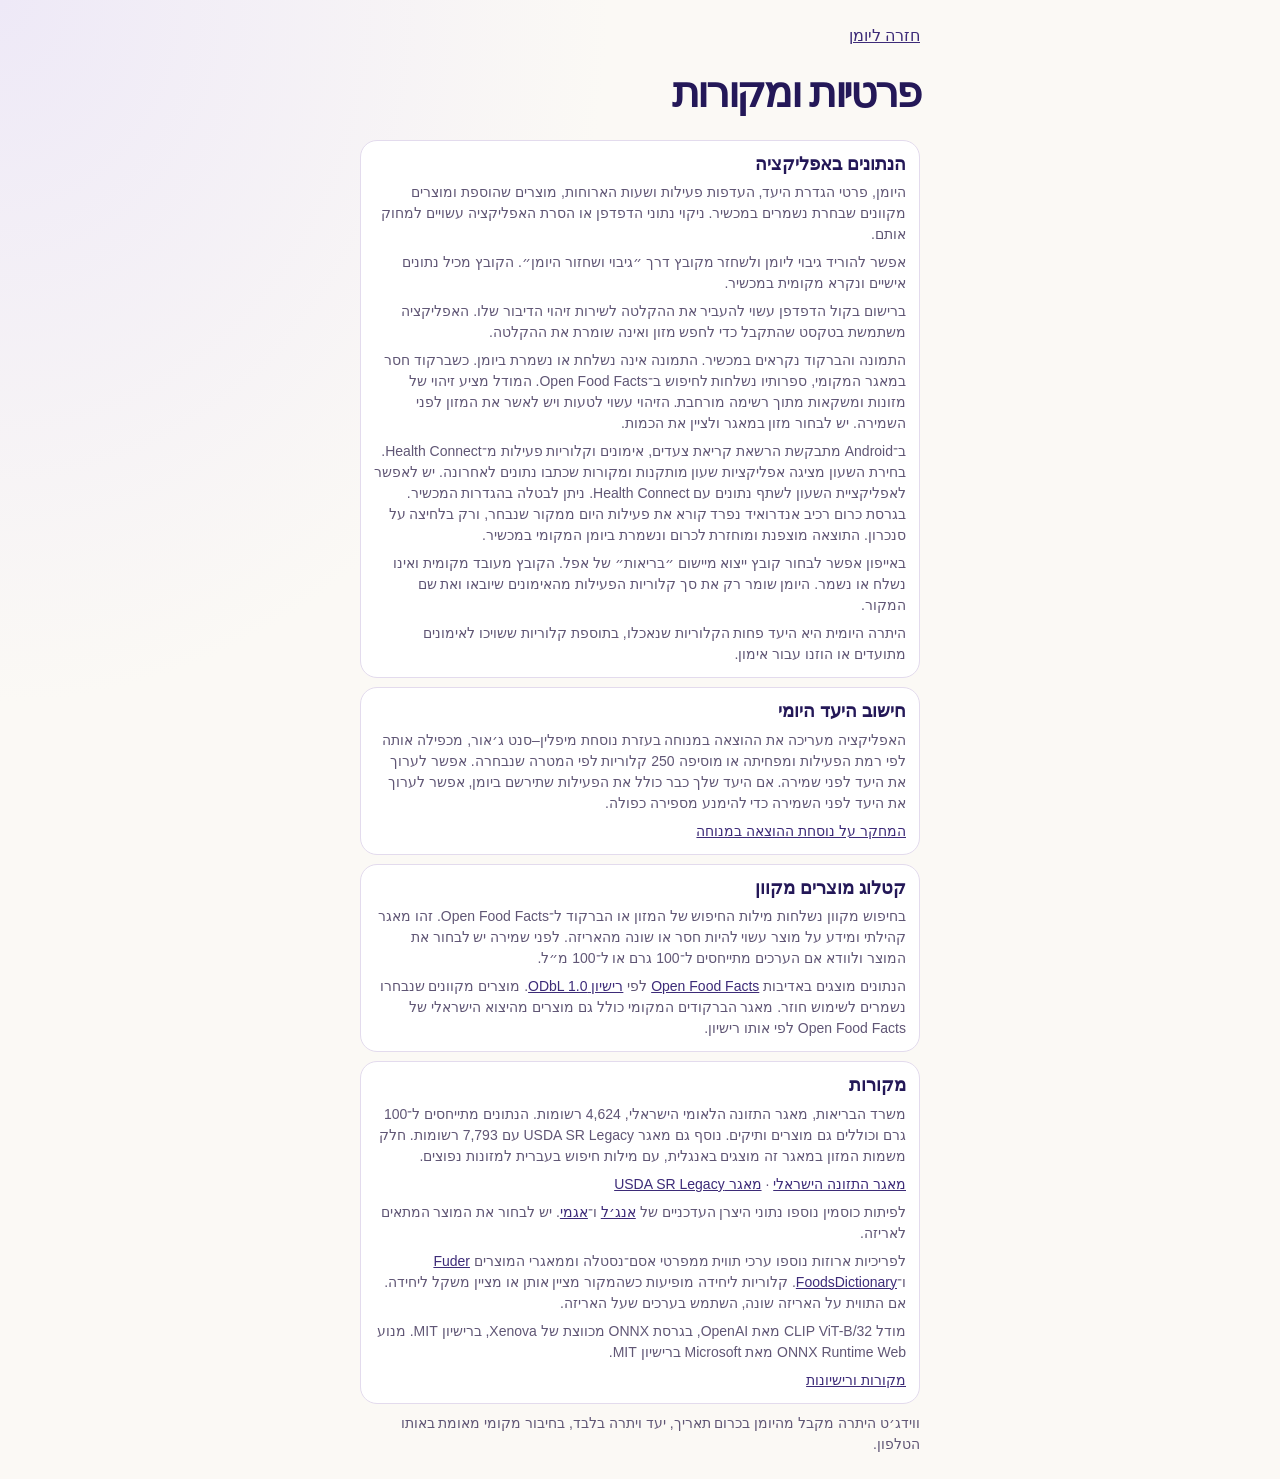
==== commit 6292e41a: "Add local journal backup and non-destructive restore" ====
--- a/privacy.html
+++ b/privacy.html
@@ -1 +1 @@
-<!doctype html><html lang="he" dir="rtl"><meta charset="utf-8"><meta name="viewport" content="width=device-width,initial-scale=1"><title>פרטיות ומקורות</title><link rel="stylesheet" href="style.css"><main class="shell" style="padding-top:24px"><a href="index.html">חזרה ליומן</a><h1 style="margin:24px 0">פרטיות ומקורות</h1><section class="card"><h2>הנתונים באפליקציה</h2><p class="hint">היומן, פרטי הגדרת היעד, העדפות פעילות ושעות הארוחות, מוצרים שהוספת ומוצרים מקוונים שבחרת נשמרים במכשיר. ניקוי נתוני הדפדפן או הסרת האפליקציה עשויים למחוק אותם.</p><p class="hint">ברישום בקול הדפדפן עשוי להעביר את ההקלטה לשירות זיהוי הדיבור שלו. האפליקציה משתמשת בטקסט שהתקבל כדי לחפש מזון ואינה שומרת את ההקלטה.</p><p class="hint">התמונה והברקוד נקראים במכשיר. התמונה אינה נשלחת או נשמרת ביומן. כשברקוד חסר במאגר המקומי, ספרותיו נשלחות לחיפוש ב־Open Food Facts. המודל מציע זיהוי של מזונות ומשקאות מתוך רשימה מורחבת. הזיהוי עשוי לטעות ויש לאשר את המזון לפני השמירה. יש לבחור מזון במאגר ולציין את הכמות.</p><p class="hint">ב־Android מתבקשת הרשאת קריאת צעדים, אימונים וקלוריות פעילות מ־Health Connect. בחירת השעון מציגה אפליקציות שעון מותקנות ומקורות שכתבו נתונים לאחרונה. יש לאפשר לאפליקציית השעון לשתף נתונים עם Health Connect. ניתן לבטלה בהגדרות המכשיר. בגרסת כרום רכיב אנדרואיד נפרד קורא את פעילות היום ממקור שנבחר, ורק בלחיצה על סנכרון. התוצאה מוצפנת ומוחזרת לכרום ונשמרת ביומן המקומי במכשיר.</p><p class="hint">באייפון אפשר לבחור קובץ ייצוא מיישום ״בריאות״ של אפל. הקובץ מעובד מקומית ואינו נשלח או נשמר. היומן שומר רק את סך קלוריות הפעילות מהאימונים שיובאו ואת שם המקור.</p><p class="hint">היתרה היומית היא היעד פחות הקלוריות שנאכלו, בתוספת קלוריות ששויכו לאימונים מתועדים או הוזנו עבור אימון.</p></section><section class="card"><h2>חישוב היעד היומי</h2><p class="hint">האפליקציה מעריכה את ההוצאה במנוחה בעזרת נוסחת מיפלין–סנט ג׳אור, מכפילה אותה לפי רמת הפעילות ומפחיתה או מוסיפה 250 קלוריות לפי המטרה שנבחרה. אפשר לערוך את היעד לפני שמירה. אם היעד שלך כבר כולל את הפעילות שתירשם ביומן, אפשר לערוך את היעד לפני השמירה כדי להימנע מספירה כפולה.</p><p class="hint"><a href="https://pubmed.ncbi.nlm.nih.gov/2305711/">המחקר על נוסחת ההוצאה במנוחה</a></p></section><section class="card"><h2>קטלוג מוצרים מקוון</h2><p class="hint">בחיפוש מקוון נשלחות מילות החיפוש של המזון או הברקוד ל־Open Food Facts. זהו מאגר קהילתי ומידע על מוצר עשוי להיות חסר או שונה מהאריזה. לפני שמירה יש לבחור את המוצר ולוודא אם הערכים מתייחסים ל־100 גרם או ל־100 מ״ל.</p><p class="hint">הנתונים מוצגים באדיבות <a href="https://world.openfoodfacts.org">Open Food Facts</a> לפי <a href="https://opendatacommons.org/licenses/odbl/1-0/">רישיון ODbL 1.0</a>. מוצרים מקוונים שנבחרו נשמרים לשימוש חוזר. מאגר הברקודים המקומי כולל גם מוצרים מהיצוא הישראלי של Open Food Facts לפי אותו רישיון.</p></section><section class="card"><h2>מקורות</h2><p class="hint">משרד הבריאות, מאגר התזונה הלאומי הישראלי, 4,624 רשומות. הנתונים מתייחסים ל־100 גרם וכוללים גם מוצרים ותיקים. נוסף גם מאגר USDA SR Legacy עם 7,793 רשומות. חלק משמות המזון במאגר זה מוצגים באנגלית, עם מילות חיפוש בעברית למזונות נפוצים.</p><p class="hint"><a href="https://data.gov.il/he/datasets/ministry-health/nutrition-database">מאגר התזונה הישראלי</a> · <a href="https://fdc.nal.usda.gov/download-datasets/">מאגר USDA SR Legacy</a></p><p class="hint">לפיתות כוסמין נוספו נתוני היצרן העדכניים של <a href="https://www.angel.co.il/document/62,130,1057.aspx">אנג׳ל</a> ו־<a href="https://agamibakery.co.il/">אגמי</a>. יש לבחור את המוצר המתאים לאריזה.</p><p class="hint">לפריכיות ארוזות נוספו ערכי תווית ממפרטי אסם־נסטלה וממאגרי המוצרים <a href="https://www.fuder.co.il/">Fuder</a> ו־<a href="https://www.foodsdictionary.co.il/">FoodsDictionary</a>. קלוריות ליחידה מופיעות כשהמקור מציין אותן או מציין משקל ליחידה. אם התווית על האריזה שונה, השתמש בערכים שעל האריזה.</p><p class="hint">מודל CLIP ViT-B/32 מאת OpenAI, בגרסת ONNX מכווצת של Xenova, ברישיון MIT. מנוע ONNX Runtime Web מאת Microsoft ברישיון MIT.</p><p class="hint"><a href="model/NOTICE.txt">מקורות ורישיונות</a></p></section><p class="hint">ווידג׳ט היתרה מקבל מהיומן בכרום תאריך, יעד ויתרה בלבד, בחיבור מקומי מאומת באותו הטלפון.</p></main></html>
+<!doctype html><html lang="he" dir="rtl"><meta charset="utf-8"><meta name="viewport" content="width=device-width,initial-scale=1"><title>פרטיות ומקורות</title><link rel="stylesheet" href="style.css"><main class="shell" style="padding-top:24px"><a href="index.html">חזרה ליומן</a><h1 style="margin:24px 0">פרטיות ומקורות</h1><section class="card"><h2>הנתונים באפליקציה</h2><p class="hint">היומן, פרטי הגדרת היעד, העדפות פעילות ושעות הארוחות, מוצרים שהוספת ומוצרים מקוונים שבחרת נשמרים במכשיר. ניקוי נתוני הדפדפן או הסרת האפליקציה עשויים למחוק אותם.</p><p class="hint">אפשר להוריד גיבוי ליומן ולשחזר מקובץ דרך ״גיבוי ושחזור היומן״. הקובץ מכיל נתונים אישיים ונקרא מקומית במכשיר.</p><p class="hint">ברישום בקול הדפדפן עשוי להעביר את ההקלטה לשירות זיהוי הדיבור שלו. האפליקציה משתמשת בטקסט שהתקבל כדי לחפש מזון ואינה שומרת את ההקלטה.</p><p class="hint">התמונה והברקוד נקראים במכשיר. התמונה אינה נשלחת או נשמרת ביומן. כשברקוד חסר במאגר המקומי, ספרותיו נשלחות לחיפוש ב־Open Food Facts. המודל מציע זיהוי של מזונות ומשקאות מתוך רשימה מורחבת. הזיהוי עשוי לטעות ויש לאשר את המזון לפני השמירה. יש לבחור מזון במאגר ולציין את הכמות.</p><p class="hint">ב־Android מתבקשת הרשאת קריאת צעדים, אימונים וקלוריות פעילות מ־Health Connect. בחירת השעון מציגה אפליקציות שעון מותקנות ומקורות שכתבו נתונים לאחרונה. יש לאפשר לאפליקציית השעון לשתף נתונים עם Health Connect. ניתן לבטלה בהגדרות המכשיר. בגרסת כרום רכיב אנדרואיד נפרד קורא את פעילות היום ממקור שנבחר, ורק בלחיצה על סנכרון. התוצאה מוצפנת ומוחזרת לכרום ונשמרת ביומן המקומי במכשיר.</p><p class="hint">באייפון אפשר לבחור קובץ ייצוא מיישום ״בריאות״ של אפל. הקובץ מעובד מקומית ואינו נשלח או נשמר. היומן שומר רק את סך קלוריות הפעילות מהאימונים שיובאו ואת שם המקור.</p><p class="hint">היתרה היומית היא היעד פחות הקלוריות שנאכלו, בתוספת קלוריות ששויכו לאימונים מתועדים או הוזנו עבור אימון.</p></section><section class="card"><h2>חישוב היעד היומי</h2><p class="hint">האפליקציה מעריכה את ההוצאה במנוחה בעזרת נוסחת מיפלין–סנט ג׳אור, מכפילה אותה לפי רמת הפעילות ומפחיתה או מוסיפה 250 קלוריות לפי המטרה שנבחרה. אפשר לערוך את היעד לפני שמירה. אם היעד שלך כבר כולל את הפעילות שתירשם ביומן, אפשר לערוך את היעד לפני השמירה כדי להימנע מספירה כפולה.</p><p class="hint"><a href="https://pubmed.ncbi.nlm.nih.gov/2305711/">המחקר על נוסחת ההוצאה במנוחה</a></p></section><section class="card"><h2>קטלוג מוצרים מקוון</h2><p class="hint">בחיפוש מקוון נשלחות מילות החיפוש של המזון או הברקוד ל־Open Food Facts. זהו מאגר קהילתי ומידע על מוצר עשוי להיות חסר או שונה מהאריזה. לפני שמירה יש לבחור את המוצר ולוודא אם הערכים מתייחסים ל־100 גרם או ל־100 מ״ל.</p><p class="hint">הנתונים מוצגים באדיבות <a href="https://world.openfoodfacts.org">Open Food Facts</a> לפי <a href="https://opendatacommons.org/licenses/odbl/1-0/">רישיון ODbL 1.0</a>. מוצרים מקוונים שנבחרו נשמרים לשימוש חוזר. מאגר הברקודים המקומי כולל גם מוצרים מהיצוא הישראלי של Open Food Facts לפי אותו רישיון.</p></section><section class="card"><h2>מקורות</h2><p class="hint">משרד הבריאות, מאגר התזונה הלאומי הישראלי, 4,624 רשומות. הנתונים מתייחסים ל־100 גרם וכוללים גם מוצרים ותיקים. נוסף גם מאגר USDA SR Legacy עם 7,793 רשומות. חלק משמות המזון במאגר זה מוצגים באנגלית, עם מילות חיפוש בעברית למזונות נפוצים.</p><p class="hint"><a href="https://data.gov.il/he/datasets/ministry-health/nutrition-database">מאגר התזונה הישראלי</a> · <a href="https://fdc.nal.usda.gov/download-datasets/">מאגר USDA SR Legacy</a></p><p class="hint">לפיתות כוסמין נוספו נתוני היצרן העדכניים של <a href="https://www.angel.co.il/document/62,130,1057.aspx">אנג׳ל</a> ו־<a href="https://agamibakery.co.il/">אגמי</a>. יש לבחור את המוצר המתאים לאריזה.</p><p class="hint">לפריכיות ארוזות נוספו ערכי תווית ממפרטי אסם־נסטלה וממאגרי המוצרים <a href="https://www.fuder.co.il/">Fuder</a> ו־<a href="https://www.foodsdictionary.co.il/">FoodsDictionary</a>. קלוריות ליחידה מופיעות כשהמקור מציין אותן או מציין משקל ליחידה. אם התווית על האריזה שונה, השתמש בערכים שעל האריזה.</p><p class="hint">מודל CLIP ViT-B/32 מאת OpenAI, בגרסת ONNX מכווצת של Xenova, ברישיון MIT. מנוע ONNX Runtime Web מאת Microsoft ברישיון MIT.</p><p class="hint"><a href="model/NOTICE.txt">מקורות ורישיונות</a></p></section><p class="hint">ווידג׳ט היתרה מקבל מהיומן בכרום תאריך, יעד ויתרה בלבד, בחיבור מקומי מאומת באותו הטלפון.</p></main></html>
--- a/style.css
+++ b/style.css
@@ -2,15 +2,15 @@
   color-scheme: light;
   -webkit-text-size-adjust: 100%;
   text-size-adjust: 100%;
-  --page: #f5f3eb;
-  --paper: #fffdf8;
-  --ink: #182e25;
-  --muted: #53645a;
-  --line: #dce3d7;
-  --green: #153d31;
-  --green-bright: #265945;
-  --lime: #deefad;
-  --focus: #3d7857;
+  --page: #fbf9f5;
+  --paper: #ffffff;
+  --ink: #241858;
+  --muted: #605675;
+  --line: #e3dbed;
+  --accent: #241858;
+  --accent-hover: #3d2b78;
+  --peach: #fce7df;
+  --focus: #7852ab;
 }
 
 * { box-sizing: border-box; }
@@ -18,30 +18,19 @@
 body {
   margin: 0;
   min-height: 100vh;
-  background: radial-gradient(ellipse at top left, #e9eee0, transparent 38rem), var(--page);
+  background: radial-gradient(ellipse at top left, #eee9f7, transparent 38rem), var(--page);
   color: var(--ink);
   font: 16px/1.45 Arial, "Noto Sans Hebrew", sans-serif;
 }
 .shell { width: min(100% - 28px, 560px); margin: auto; padding: 8px 0 24px; }
 header, .intro, .row, .dialog-head { display: flex; align-items: center; justify-content: space-between; gap: 12px; }
-.app-header { min-height: 53px; border-bottom: 1px solid #d6ddcf; }
+.app-header { min-height: 53px; border-bottom: 1px solid #e3dbed; }
 .brand { display: flex; align-items: center; gap: 7px; font-size: 16px; white-space: nowrap; }
 .brand-mark {
-  width: 29px;
-  height: 29px;
+  width: 36px;
+  height: 36px;
   flex: none;
-  display: grid;
-  place-items: center;
-  border-radius: 50%;
-  background: var(--green);
-}
-.brand-mark::before {
-  content: "";
-  width: 14px;
-  height: 17px;
-  border-radius: 76% 18% 76% 18%;
-  background: var(--lime);
-  transform: rotate(18deg);
+  background: url("./app-icon-192.png?v=apple-1") center / contain no-repeat;
 }
 h1, h2, h3, p { margin: 0; }
 h1 { font-size: clamp(27px, 6.8vw, 42px); letter-spacing: -.055em; line-height: 1.06; }
@@ -54,64 +43,96 @@
 .hint { margin-top: 7px; }
 .hint:empty { display: none; }
 .balance {
-  position: relative;
-  isolation: isolate;
-  overflow: hidden;
-  padding: clamp(14px, 4vw, 22px);
+  padding: clamp(18px, 5vw, 26px);
   color: var(--paper);
-  background: linear-gradient(145deg, #214b3b, #15372d 65%);
-  border-radius: 21px;
-  box-shadow: 0 8px 18px #183b301c;
-}
-.balance::before {
-  content: "";
-  position: absolute;
-  z-index: -1;
-  inset: -95px auto auto -117px;
-  width: 235px;
-  aspect-ratio: 1;
-  border-radius: 50%;
-  background: repeating-radial-gradient(circle, transparent 0 17px, #c7e39d24 18px 19px, transparent 20px 26px);
-  pointer-events: none;
-}
-#balanceLabel { font-size: 14px; font-weight: 700; color: #e7f2e6; }
-#goalEmpty p { margin: 5px 0 1px; max-width: 38ch; color: #e7f2e6; font-size: 13px; }
+  background: var(--accent);
+  border-radius: 25px;
+}
+#balanceLabel { font-size: 14px; font-weight: 700; color: #f2ebff; }
+#goalEmpty p { margin: 5px 0 1px; max-width: 38ch; color: #f2ebff; font-size: 13px; }
 .big { display: flex; align-items: baseline; flex-wrap: wrap; gap: 5px 10px; margin-top: 4px; }
 .big strong {
-  color: var(--lime);
-  font-size: clamp(30px, 8.6vw, 51px);
+  color: var(--paper);
+  font-size: clamp(49px, 13vw, 74px);
   font-weight: 800;
   letter-spacing: -.057em;
   line-height: 1.1;
   font-variant-numeric: tabular-nums;
 }
-.big span { color: #f0f6ed; font-size: 13px; }
-.meter { display: flex; height: 5px; margin: 11px 0; overflow: hidden; background: #ffffff30; border-radius: 8px; }
-.meter span { width: 0; border-radius: inherit; background: var(--lime); transition: width .24s ease; }
+.big span { color: #f2ebff; font-size: 13px; }
+.meter { display: flex; height: 7px; margin: 14px 0 12px; overflow: hidden; background: #ffffff30; border-radius: 8px; }
+.meter span { width: 0; border-radius: inherit; background: #ff7967; transition: width .24s ease; }
 .totals { display: grid; grid-auto-flow: column; grid-auto-columns: minmax(0, 1fr); gap: 8px; margin: 0; }
 #goalEmpty:not([hidden]) ~ .totals { margin-top: 11px; border-top: 1px solid #ffffff30; padding-top: 9px; }
 .totals div { min-width: 0; display: flex; flex-direction: column; gap: 1px; }
 .totals div:not([hidden]) ~ div { border-inline-start: 1px solid #ffffff30; padding-inline-start: 8px; }
-.totals dt { color: #eaf3e8; font-size: 11px; }
-.totals dd { margin: 0; width: fit-content; font-weight: 700; font-size: clamp(13px, 3.9vw, 18px); overflow-wrap: anywhere; }
+.totals dt { color: #f2ebff; font-size: 13px; }
+.totals dd { margin: 0; width: fit-content; font-weight: 700; font-size: clamp(16px, 4.6vw, 23px); overflow-wrap: anywhere; }
 button, input, select, .file-label { font: inherit; }
 button, .file-label { min-height: 44px; padding: 9px 13px; border: 1px solid transparent; border-radius: 14px; font-weight: 700; cursor: pointer; }
 button:disabled { opacity: .54; cursor: default; }
 button:focus-visible, input:focus-visible, select:focus-visible, a:focus-visible { outline: 3px solid var(--focus); outline-offset: 2px; }
-.primary { background: var(--green); color: #fffdf8; border-color: var(--green); }
-.primary:hover:not(:disabled) { background: var(--green-bright); }
+.primary { background: var(--accent); color: #ffffff; border-color: var(--accent); }
+.primary:hover:not(:disabled) { background: var(--accent-hover); }
 .secondary { background: var(--paper); color: var(--ink); border-color: var(--line); }
-.quiet { background: transparent; color: #28513e; }
-.quiet:hover, .secondary:hover { background: #eaf0e5; }
-.header-button { border-color: #d1dacc; border-radius: 100px; background: #ffffff68; white-space: nowrap; font-size: 12px; padding-inline: 10px; }
-.setup-button { margin-top: 7px; font-size: 13px; background: var(--lime); color: #18392d; }
-.setup-button span { margin-inline-start: 6px; }
+.quiet { background: transparent; color: #3d2b78; }
+.quiet:hover, .secondary:hover { background: #ede7f8; }
+.header-button { border-color: #e3dbed; border-radius: 100px; background: #ffffff68; white-space: nowrap; font-size: 12px; padding-inline: 10px; }
+.setup-button { margin-top: 7px; font-size: 13px; background: var(--peach); color: #241858; }
 .actions { display: flex; gap: 9px; margin: 14px 0; }
 .actions > button, .actions > .file-label { flex: 1; min-width: 0; }
 .actions > button { min-height: 48px; }
 #webActivityHint .actions a { flex: 1; display: grid; place-items: center; min-height: 48px; border: 1px solid; border-radius: 14px; padding: 6px; text-align: center; text-decoration: none; font-weight: 700; }
-.meal-actions { margin: 10px 0 13px; }
-.meal-actions > button { display: flex; align-items: center; justify-content: center; gap: 7px; min-height: 50px; padding-inline: 5px; font-size: 13px; white-space: nowrap; }
+.meal-actions {
+  display: grid;
+  grid-template-columns: repeat(4, minmax(0, 1fr));
+  gap: 7px;
+  margin: 12px 0 15px;
+}
+.meal-actions > button {
+  display: flex;
+  flex-direction: column;
+  align-items: center;
+  justify-content: center;
+  gap: 9px;
+  min-height: 77px;
+  padding: 8px 2px;
+  color: var(--ink);
+  background: #f0ebfa;
+  border: 0;
+  line-height: 1.15;
+  font-size: 14px;
+}
+.meal-actions > button#photoButton { background: var(--peach); }
+.meal-actions > button:hover { box-shadow: inset 0 0 0 1px #9274c2; }
+.voice-symbol {
+  position: relative;
+  width: 14px;
+  height: 15px;
+  border: 2px solid currentColor;
+  border-top: 0;
+  border-radius: 0 0 8px 8px;
+}
+.voice-symbol::before {
+  content: "";
+  position: absolute;
+  inset: -4px 2px 3px;
+  border: 1.5px solid currentColor;
+  border-radius: 4px;
+}
+.voice-symbol::after {
+  content: "";
+  position: absolute;
+  inset: 12px 4px -6px;
+  background: currentColor;
+}
+.barcode-symbol {
+  width: 19px;
+  height: 16px;
+  background: linear-gradient(90deg, currentColor 2px, transparent 2px 4px,
+    currentColor 4px 7px, transparent 7px 9px, currentColor 9px 10px,
+    transparent 10px 12px, currentColor 12px 15px, transparent 15px 17px, currentColor 17px);
+}
 .camera-symbol { position: relative; width: 18px; height: 14px; flex: none; border: 2px solid currentColor; border-radius: 4px; }
 .camera-symbol::before { content: ""; position: absolute; inset: 1px 4px; border: 2px solid currentColor; border-radius: 50%; }
 .camera-symbol::after { content: ""; position: absolute; width: 7px; height: 3px; background: currentColor; border-radius: 2px 2px 0 0; inset: -4px 5px auto auto; }
@@ -119,10 +140,10 @@
 .search-symbol::after { content: ""; position: absolute; width: 6px; height: 2px; inset: 10px 9px auto auto; background: currentColor; transform: rotate(-45deg); }
 .card { margin-bottom: 9px; padding: 12px 13px; border: 1px solid var(--line); border-radius: 17px; background: var(--paper); }
 .journal-card { min-height: 70px; }
-.activity-card { background: #edf1e6; }
+.activity-card { background: #fce7df; }
 .empty { padding-top: 5px; color: var(--muted); font-size: 13px; }
 footer { margin-top: 18px; text-align: center; font-size: 12px; }
-a { color: #28513e; }
+a { color: #3d2b78; }
 ul { list-style: none; margin: 0; padding: 0; }
 li { display: flex; align-items: center; justify-content: space-between; gap: 6px; margin-top: 8px; padding: 10px 0 3px; border-top: 1px solid var(--line); }
 li p, li span { color: var(--muted); font-size: 13px; line-height: 1.4; }
@@ -141,18 +162,18 @@
   border-radius: 26px;
   background: var(--paper);
   color: var(--ink);
-  box-shadow: 0 18px 60px #10271e55;
-}
-dialog::backdrop { background: #152f27a0; }
+  box-shadow: 0 18px 60px #2418584d;
+}
+dialog::backdrop { background: #24185896; }
 .dialog-head { margin-bottom: 11px; }
-.close { padding: 4px 12px; font-size: 25px; line-height: 1; color: var(--ink); background: #edf1e7; }
+.close { padding: 4px 12px; font-size: 25px; line-height: 1; color: var(--ink); background: #f0ebfa; }
 label:not(.file-label) { display: block; margin: 11px 0 5px; font-size: 14px; font-weight: 700; }
 input:where(:not([type=file], [type=radio], [type=checkbox], [type=range])), select {
   width: 100%;
   min-height: 46px;
   display: block;
   padding: 8px 11px;
-  border: 1px solid #c5d1c2;
+  border: 1px solid #d8cbe7;
   border-radius: 12px;
   color: var(--ink);
   background: #fff;
@@ -160,38 +181,39 @@
 input[type=number] { font-variant-numeric: tabular-nums; }
 .wide { width: 100%; margin-top: 12px; }
 .primary + .quiet.wide { margin-top: 5px; }
-.goal-illustration { display: block; width: 100%; height: clamp(125px, 24dvh, 210px); object-fit: contain; border-radius: 17px; background: #dce7c8; }
-.goal-choices { margin: 13px 0 0; padding: 0; border: none; }
+.goal-illustration { display: grid; place-items: center; width: 100%; min-height: 123px; border-radius: 19px; background: #f0ebfa; }
+.goal-illustration img { width: auto; height: clamp(76px, 14dvh, 108px); }
+.goal-choices { display: grid; grid-template-columns: repeat(3, minmax(0, 1fr)); gap: 6px; margin: 13px 0 0; padding: 0; border: none; }
 .goal-choices legend { font-size: 20px; font-weight: 700; }
 .goal-choices label {
   display: flex;
   align-items: center;
-  gap: 10px;
-  min-height: 45px;
+  gap: 4px;
+  min-height: 48px;
   margin: 6px 0 0;
-  padding: 6px 10px;
+  padding: 6px;
   border: 1px solid var(--line);
   border-radius: 12px;
   cursor: pointer;
 }
-.goal-choices label:has(input:checked) { background: #ebf1df; border-color: #9ab396; }
-.goal-choices input { accent-color: var(--green); width: 17px; height: 17px; }
+.goal-choices label:has(input:checked) { background: #f0ebfa; border-color: #9274c2; }
+.goal-choices input { accent-color: var(--accent); width: 15px; height: 15px; margin: 0; flex-shrink: 0; }
 .profile-grid { display: grid; grid-template-columns: repeat(2, minmax(0, 1fr)); gap: 4px 12px; }
 #goalReview input { margin-top: 4px; }
 #targetInput { font-size: 24px; font-weight: 700; }
 .file-input { position: absolute; opacity: 0; width: 1px; height: 1px; pointer-events: none; }
 #photoTools .actions { margin: 0 0 10px; }
-#photoPreview { width: 100%; max-height: 218px; display: block; object-fit: contain; border-radius: 16px; background: #edf1e7; }
+#photoPreview { width: 100%; max-height: 218px; display: block; object-fit: contain; border-radius: 16px; background: #f0ebfa; }
 #photoStatus { margin: 9px 0; }
 .candidates { display: flex; gap: 7px; flex-wrap: wrap; }
-.candidates button { background: #ebf1df; }
+.candidates button { background: #f0ebfa; }
 .search-results { display: grid; gap: 5px; margin-top: 5px; max-height: 204px; overflow: auto; }
 .search-results button, .selected { display: flex; text-align: right; justify-content: space-between; align-items: center; gap: 8px; }
 .search-results button { font-weight: 500; }
 .search-results span, .selected span { color: var(--muted); font-size: 12px; }
-.selected { margin-top: 8px; padding: 11px; border-radius: 12px; background: #edf2e6; }
+.selected { margin-top: 8px; padding: 11px; border-radius: 12px; background: #f0ebfa; }
 .meal-save-actions { position: sticky; bottom: -1px; margin-bottom: 0; padding: 8px 0 4px; background: var(--paper); }
-.toast { position: fixed; z-index: 5; bottom: 22px; left: 50%; width: max-content; max-width: 90%; padding: 10px 16px; transform: translateX(-50%); border-radius: 20px; background: var(--green); color: white; }
+.toast { position: fixed; z-index: 5; bottom: 22px; left: 50%; width: max-content; max-width: 90%; padding: 10px 16px; transform: translateX(-50%); border-radius: 20px; background: var(--accent); color: white; }
 @media (max-width: 350px) {
   .shell { width: calc(100% - 22px); }
   .balance { padding: 16px; }
@@ -204,7 +226,8 @@
 .goal-dialog .dialog-head { flex: none; }
 #settingsForm { display: flex; flex-direction: column; min-height: 0; }
 .goal-steps { min-height: 0; overflow: auto; overscroll-behavior: contain; }
-.goal-steps > section { padding: 1px 3px 3px; }
+.goal-steps > section { padding: 2px 4px 4px; }
+.goal-steps > section:not([hidden]) ~ section:not([hidden]) { margin-top: 15px; }
 .goal-steps .goal-illustration { height: clamp(105px, 20dvh, 180px); }
 #settingsForm > :not(.goal-steps) { flex-shrink: 0; }
 .goal-step h3:focus { outline: none; }
@@ -212,32 +235,70 @@
 .goal-illustration + h3 { margin-top: 12px; }
 .goal-nav { display: flex; gap: 8px; margin-top: 8px; }
 .goal-nav > button { flex: 1; }
-.goal-progress { min-height: 1em; margin: 12px 0 0; color: var(--muted); font-size: 12px; }
+.goal-progress { margin: 1px 0 12px; color: var(--muted); font-size: 14px; }
+.goal-progress::before {
+  content: "";
+  display: block;
+  height: 5px;
+  margin-bottom: 7px;
+  border-radius: 5px;
+  background: linear-gradient(to left, var(--accent) var(--completed), #e2d8f0 var(--completed));
+}
+#settingsForm[data-step="1"] { --completed: 33.333%; }
+#settingsForm[data-step="2"] { --completed: 66.666%; }
+#settingsForm[data-step="3"] { --completed: 100%; }
 .goal-progress:empty, .goal-message:empty { display: none; }
 .goal-message { color: #85452e; margin-top: 8px; }
 .goal-dialog .quiet.wide { margin-top: 4px; }
-.measure-card { display: grid; margin-top: 12px; padding: 12px 16px; border-radius: 16px; background: #edf2e5; }
-.measure-card label:not(.file-label) { margin: 0; text-align: center; }
-.measure-card input[type=number] { margin: 0 auto; max-width: 8em; border-color: transparent; background: transparent; text-align: center; font-size: 31px; font-weight: 700; }
-.ruler { width: 100%; min-height: 44px; margin: 2px 0 0; accent-color: var(--green); touch-action: none; }
-.measure-card::after { content: ""; height: 9px; background: repeating-linear-gradient(90deg, #7a927c 0 1px, transparent 1px 10px); }
-.bmi-preview { margin-top: 10px; padding: 7px 10px; border-radius: 10px; background: #edf2e5; color: var(--green); font-weight: 700; }
+#goalIntro h3 { margin-top: 16px; }
+#goalIntro #manualGoalButton { margin-top: 12px; border-color: var(--line); }
+.measure-card {
+  display: grid;
+  grid-template-columns: 1fr minmax(5ch, 30%);
+  align-items: center;
+  gap: 2px 12px;
+  margin-top: 7px;
+  padding: 7px 12px;
+  border: 1px solid var(--line);
+  border-radius: 14px;
+  background: var(--paper);
+}
+.measure-card label:not(.file-label) { margin: 0; }
+.measure-card input[type=number] {
+  direction: ltr;
+  padding: 4px;
+  min-height: 40px;
+  text-align: center;
+  font-size: 21px;
+  font-weight: 700;
+  border-color: transparent;
+  background: #f0ebfa;
+}
+.ruler {
+  grid-column: 1 / -1;
+  width: 100%;
+  min-height: 29px;
+  margin: 0;
+  accent-color: var(--accent);
+  touch-action: none;
+}
+.bmi-preview { margin-top: 10px; padding: 7px 10px; border-radius: 10px; background: #f0ebfa; color: var(--accent); font-weight: 700; }
 .bmi-preview output { margin-inline-start: 5px; }
 .opt-out { cursor: pointer; }
-.opt-out input { accent-color: var(--green); }
+.opt-out input { accent-color: var(--accent); }
 .meal-times { display: flex; flex-wrap: wrap; gap: 5px; list-style: none; margin: 7px 0 0; padding: 0; }
-.meal-times li { display: flex; gap: 5px; margin: 0; padding: 5px 7px; border: 0; border-radius: 9px; background: #edf2e6; font-size: 13px; }
+.meal-times li { display: flex; gap: 5px; margin: 0; padding: 5px 7px; border: 0; border-radius: 9px; background: #f0ebfa; font-size: 13px; }
 .meal-times li span { font-size: 11px; }
 
 .voice-panel { margin-bottom: 14px; padding: 10px 12px; border: 1px solid var(--line); border-radius: 12px; }
 .voice-status { display: flex; align-items: baseline; gap: 8px; font-weight: 700; }
 .voice-status::before { content: ""; flex: 0 0 9px; height: 9px; border-radius: 50%; background: var(--muted); }
-.voice-panel[data-phase="listening"] .voice-status::before { background: var(--green-bright); }
-.voice-panel[data-phase="speech"] .voice-status::before { background: var(--focus); box-shadow: 0 0 0 3px var(--lime); }
+.voice-panel[data-phase="listening"] .voice-status::before { background: var(--accent-hover); }
+.voice-panel[data-phase="speech"] .voice-status::before { background: var(--focus); box-shadow: 0 0 0 3px var(--peach); }
 .voice-transcript { margin-top: 7px; overflow-wrap: anywhere; }
 .voice-panel button { margin-top: 6px; }
 
 .voice-ingredient { border: 1px solid var(--line); border-radius: 12px; min-inline-size: 0; margin: 10px 0; padding: 10px; }
 .voice-ingredient legend, .voice-meal-total { font-weight: 700; }
 .voice-ingredient select { text-overflow: ellipsis; }
-.voice-meal-total { padding: 10px; background: var(--lime); border-radius: 8px; }
+.voice-meal-total { padding: 10px; background: var(--peach); border-radius: 8px; }
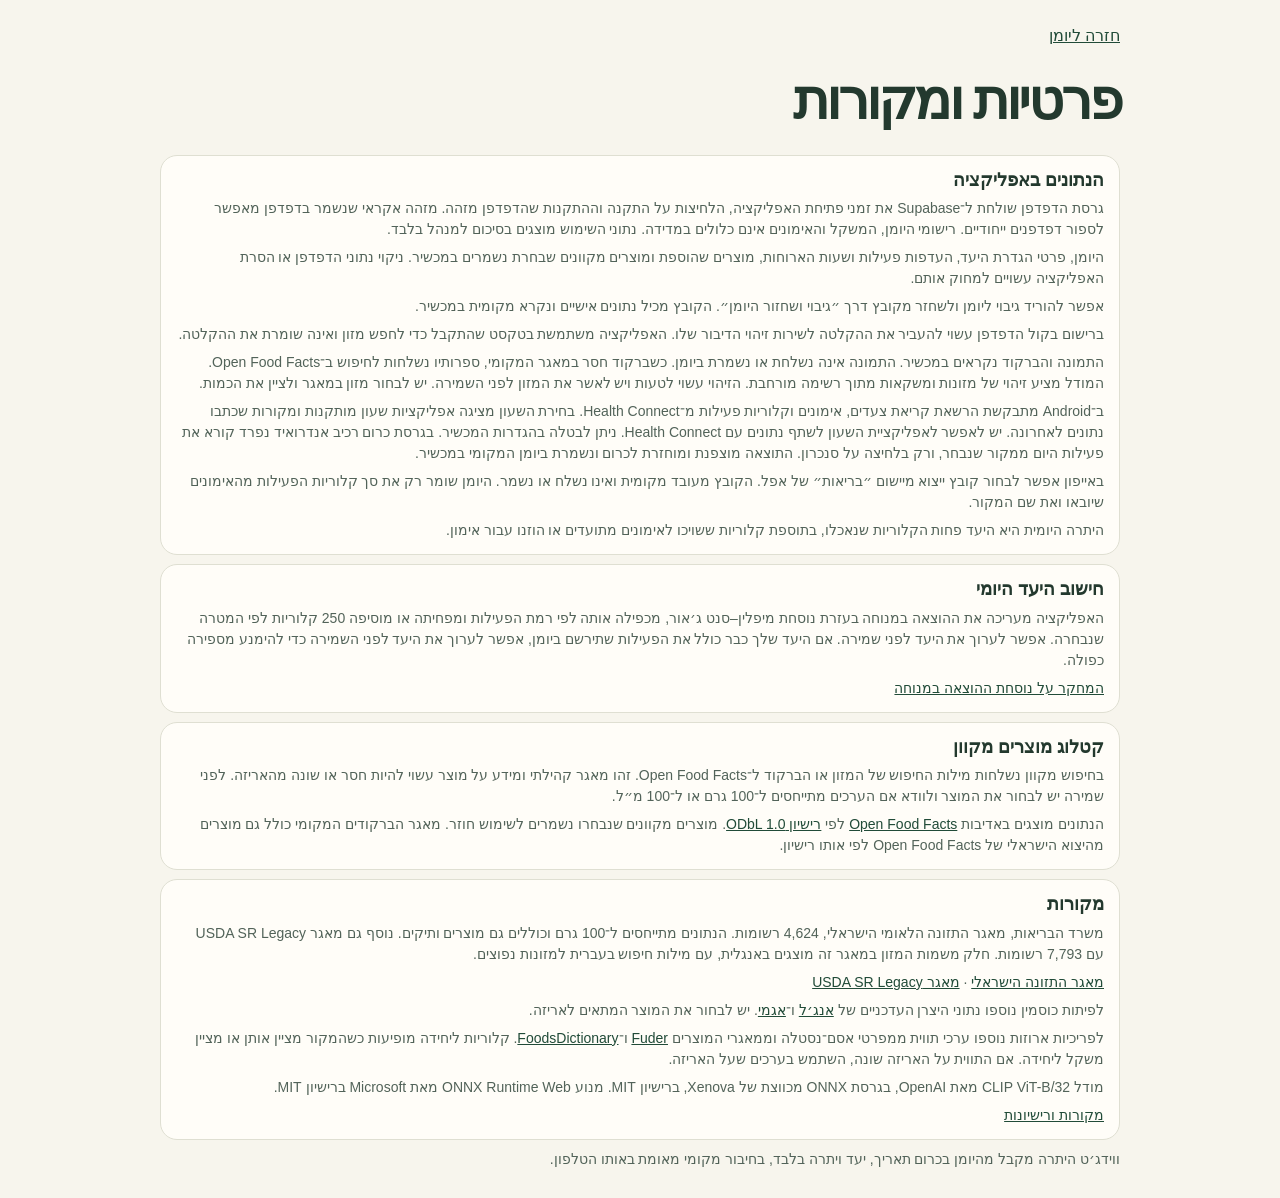
==== commit 8e9ec208: "Publish Calorie Daily manager usage metrics" ====
--- a/privacy.html
+++ b/privacy.html
@@ -1 +1 @@
-<!doctype html><html lang="he" dir="rtl"><meta charset="utf-8"><meta name="viewport" content="width=device-width,initial-scale=1"><title>פרטיות ומקורות</title><link rel="stylesheet" href="style.css"><main class="shell" style="padding-top:24px"><a href="index.html">חזרה ליומן</a><h1 style="margin:24px 0">פרטיות ומקורות</h1><section class="card"><h2>הנתונים באפליקציה</h2><p class="hint">היומן, פרטי הגדרת היעד, העדפות פעילות ושעות הארוחות, מוצרים שהוספת ומוצרים מקוונים שבחרת נשמרים במכשיר. ניקוי נתוני הדפדפן או הסרת האפליקציה עשויים למחוק אותם.</p><p class="hint">אפשר להוריד גיבוי ליומן ולשחזר מקובץ דרך ״גיבוי ושחזור היומן״. הקובץ מכיל נתונים אישיים ונקרא מקומית במכשיר.</p><p class="hint">ברישום בקול הדפדפן עשוי להעביר את ההקלטה לשירות זיהוי הדיבור שלו. האפליקציה משתמשת בטקסט שהתקבל כדי לחפש מזון ואינה שומרת את ההקלטה.</p><p class="hint">התמונה והברקוד נקראים במכשיר. התמונה אינה נשלחת או נשמרת ביומן. כשברקוד חסר במאגר המקומי, ספרותיו נשלחות לחיפוש ב־Open Food Facts. המודל מציע זיהוי של מזונות ומשקאות מתוך רשימה מורחבת. הזיהוי עשוי לטעות ויש לאשר את המזון לפני השמירה. יש לבחור מזון במאגר ולציין את הכמות.</p><p class="hint">ב־Android מתבקשת הרשאת קריאת צעדים, אימונים וקלוריות פעילות מ־Health Connect. בחירת השעון מציגה אפליקציות שעון מותקנות ומקורות שכתבו נתונים לאחרונה. יש לאפשר לאפליקציית השעון לשתף נתונים עם Health Connect. ניתן לבטלה בהגדרות המכשיר. בגרסת כרום רכיב אנדרואיד נפרד קורא את פעילות היום ממקור שנבחר, ורק בלחיצה על סנכרון. התוצאה מוצפנת ומוחזרת לכרום ונשמרת ביומן המקומי במכשיר.</p><p class="hint">באייפון אפשר לבחור קובץ ייצוא מיישום ״בריאות״ של אפל. הקובץ מעובד מקומית ואינו נשלח או נשמר. היומן שומר רק את סך קלוריות הפעילות מהאימונים שיובאו ואת שם המקור.</p><p class="hint">היתרה היומית היא היעד פחות הקלוריות שנאכלו, בתוספת קלוריות ששויכו לאימונים מתועדים או הוזנו עבור אימון.</p></section><section class="card"><h2>חישוב היעד היומי</h2><p class="hint">האפליקציה מעריכה את ההוצאה במנוחה בעזרת נוסחת מיפלין–סנט ג׳אור, מכפילה אותה לפי רמת הפעילות ומפחיתה או מוסיפה 250 קלוריות לפי המטרה שנבחרה. אפשר לערוך את היעד לפני שמירה. אם היעד שלך כבר כולל את הפעילות שתירשם ביומן, אפשר לערוך את היעד לפני השמירה כדי להימנע מספירה כפולה.</p><p class="hint"><a href="https://pubmed.ncbi.nlm.nih.gov/2305711/">המחקר על נוסחת ההוצאה במנוחה</a></p></section><section class="card"><h2>קטלוג מוצרים מקוון</h2><p class="hint">בחיפוש מקוון נשלחות מילות החיפוש של המזון או הברקוד ל־Open Food Facts. זהו מאגר קהילתי ומידע על מוצר עשוי להיות חסר או שונה מהאריזה. לפני שמירה יש לבחור את המוצר ולוודא אם הערכים מתייחסים ל־100 גרם או ל־100 מ״ל.</p><p class="hint">הנתונים מוצגים באדיבות <a href="https://world.openfoodfacts.org">Open Food Facts</a> לפי <a href="https://opendatacommons.org/licenses/odbl/1-0/">רישיון ODbL 1.0</a>. מוצרים מקוונים שנבחרו נשמרים לשימוש חוזר. מאגר הברקודים המקומי כולל גם מוצרים מהיצוא הישראלי של Open Food Facts לפי אותו רישיון.</p></section><section class="card"><h2>מקורות</h2><p class="hint">משרד הבריאות, מאגר התזונה הלאומי הישראלי, 4,624 רשומות. הנתונים מתייחסים ל־100 גרם וכוללים גם מוצרים ותיקים. נוסף גם מאגר USDA SR Legacy עם 7,793 רשומות. חלק משמות המזון במאגר זה מוצגים באנגלית, עם מילות חיפוש בעברית למזונות נפוצים.</p><p class="hint"><a href="https://data.gov.il/he/datasets/ministry-health/nutrition-database">מאגר התזונה הישראלי</a> · <a href="https://fdc.nal.usda.gov/download-datasets/">מאגר USDA SR Legacy</a></p><p class="hint">לפיתות כוסמין נוספו נתוני היצרן העדכניים של <a href="https://www.angel.co.il/document/62,130,1057.aspx">אנג׳ל</a> ו־<a href="https://agamibakery.co.il/">אגמי</a>. יש לבחור את המוצר המתאים לאריזה.</p><p class="hint">לפריכיות ארוזות נוספו ערכי תווית ממפרטי אסם־נסטלה וממאגרי המוצרים <a href="https://www.fuder.co.il/">Fuder</a> ו־<a href="https://www.foodsdictionary.co.il/">FoodsDictionary</a>. קלוריות ליחידה מופיעות כשהמקור מציין אותן או מציין משקל ליחידה. אם התווית על האריזה שונה, השתמש בערכים שעל האריזה.</p><p class="hint">מודל CLIP ViT-B/32 מאת OpenAI, בגרסת ONNX מכווצת של Xenova, ברישיון MIT. מנוע ONNX Runtime Web מאת Microsoft ברישיון MIT.</p><p class="hint"><a href="model/NOTICE.txt">מקורות ורישיונות</a></p></section><p class="hint">ווידג׳ט היתרה מקבל מהיומן בכרום תאריך, יעד ויתרה בלבד, בחיבור מקומי מאומת באותו הטלפון.</p></main></html>
+<!doctype html><html lang="he" dir="rtl"><meta charset="utf-8"><meta name="viewport" content="width=device-width,initial-scale=1"><title>פרטיות ומקורות</title><link rel="stylesheet" href="style.css"><main class="shell" style="padding-top:24px"><a href="index.html">חזרה ליומן</a><h1 style="margin:24px 0">פרטיות ומקורות</h1><section class="card"><h2>הנתונים באפליקציה</h2><p class="hint">גרסת הדפדפן שולחת ל־Supabase את זמני פתיחת האפליקציה, הלחיצות על התקנה וההתקנות שהדפדפן מזהה. מזהה אקראי שנשמר בדפדפן מאפשר לספור דפדפנים ייחודיים. רישומי היומן, המשקל והאימונים אינם כלולים במדידה. נתוני השימוש מוצגים בסיכום למנהל בלבד.</p><p class="hint">היומן, פרטי הגדרת היעד, העדפות פעילות ושעות הארוחות, מוצרים שהוספת ומוצרים מקוונים שבחרת נשמרים במכשיר. ניקוי נתוני הדפדפן או הסרת האפליקציה עשויים למחוק אותם.</p><p class="hint">אפשר להוריד גיבוי ליומן ולשחזר מקובץ דרך ״גיבוי ושחזור היומן״. הקובץ מכיל נתונים אישיים ונקרא מקומית במכשיר.</p><p class="hint">ברישום בקול הדפדפן עשוי להעביר את ההקלטה לשירות זיהוי הדיבור שלו. האפליקציה משתמשת בטקסט שהתקבל כדי לחפש מזון ואינה שומרת את ההקלטה.</p><p class="hint">התמונה והברקוד נקראים במכשיר. התמונה אינה נשלחת או נשמרת ביומן. כשברקוד חסר במאגר המקומי, ספרותיו נשלחות לחיפוש ב־Open Food Facts. המודל מציע זיהוי של מזונות ומשקאות מתוך רשימה מורחבת. הזיהוי עשוי לטעות ויש לאשר את המזון לפני השמירה. יש לבחור מזון במאגר ולציין את הכמות.</p><p class="hint">ב־Android מתבקשת הרשאת קריאת צעדים, אימונים וקלוריות פעילות מ־Health Connect. בחירת השעון מציגה אפליקציות שעון מותקנות ומקורות שכתבו נתונים לאחרונה. יש לאפשר לאפליקציית השעון לשתף נתונים עם Health Connect. ניתן לבטלה בהגדרות המכשיר. בגרסת כרום רכיב אנדרואיד נפרד קורא את פעילות היום ממקור שנבחר, ורק בלחיצה על סנכרון. התוצאה מוצפנת ומוחזרת לכרום ונשמרת ביומן המקומי במכשיר.</p><p class="hint">באייפון אפשר לבחור קובץ ייצוא מיישום ״בריאות״ של אפל. הקובץ מעובד מקומית ואינו נשלח או נשמר. היומן שומר רק את סך קלוריות הפעילות מהאימונים שיובאו ואת שם המקור.</p><p class="hint">היתרה היומית היא היעד פחות הקלוריות שנאכלו, בתוספת קלוריות ששויכו לאימונים מתועדים או הוזנו עבור אימון.</p></section><section class="card"><h2>חישוב היעד היומי</h2><p class="hint">האפליקציה מעריכה את ההוצאה במנוחה בעזרת נוסחת מיפלין–סנט ג׳אור, מכפילה אותה לפי רמת הפעילות ומפחיתה או מוסיפה 250 קלוריות לפי המטרה שנבחרה. אפשר לערוך את היעד לפני שמירה. אם היעד שלך כבר כולל את הפעילות שתירשם ביומן, אפשר לערוך את היעד לפני השמירה כדי להימנע מספירה כפולה.</p><p class="hint"><a href="https://pubmed.ncbi.nlm.nih.gov/2305711/">המחקר על נוסחת ההוצאה במנוחה</a></p></section><section class="card"><h2>קטלוג מוצרים מקוון</h2><p class="hint">בחיפוש מקוון נשלחות מילות החיפוש של המזון או הברקוד ל־Open Food Facts. זהו מאגר קהילתי ומידע על מוצר עשוי להיות חסר או שונה מהאריזה. לפני שמירה יש לבחור את המוצר ולוודא אם הערכים מתייחסים ל־100 גרם או ל־100 מ״ל.</p><p class="hint">הנתונים מוצגים באדיבות <a href="https://world.openfoodfacts.org">Open Food Facts</a> לפי <a href="https://opendatacommons.org/licenses/odbl/1-0/">רישיון ODbL 1.0</a>. מוצרים מקוונים שנבחרו נשמרים לשימוש חוזר. מאגר הברקודים המקומי כולל גם מוצרים מהיצוא הישראלי של Open Food Facts לפי אותו רישיון.</p></section><section class="card"><h2>מקורות</h2><p class="hint">משרד הבריאות, מאגר התזונה הלאומי הישראלי, 4,624 רשומות. הנתונים מתייחסים ל־100 גרם וכוללים גם מוצרים ותיקים. נוסף גם מאגר USDA SR Legacy עם 7,793 רשומות. חלק משמות המזון במאגר זה מוצגים באנגלית, עם מילות חיפוש בעברית למזונות נפוצים.</p><p class="hint"><a href="https://data.gov.il/he/datasets/ministry-health/nutrition-database">מאגר התזונה הישראלי</a> · <a href="https://fdc.nal.usda.gov/download-datasets/">מאגר USDA SR Legacy</a></p><p class="hint">לפיתות כוסמין נוספו נתוני היצרן העדכניים של <a href="https://www.angel.co.il/document/62,130,1057.aspx">אנג׳ל</a> ו־<a href="https://agamibakery.co.il/">אגמי</a>. יש לבחור את המוצר המתאים לאריזה.</p><p class="hint">לפריכיות ארוזות נוספו ערכי תווית ממפרטי אסם־נסטלה וממאגרי המוצרים <a href="https://www.fuder.co.il/">Fuder</a> ו־<a href="https://www.foodsdictionary.co.il/">FoodsDictionary</a>. קלוריות ליחידה מופיעות כשהמקור מציין אותן או מציין משקל ליחידה. אם התווית על האריזה שונה, השתמש בערכים שעל האריזה.</p><p class="hint">מודל CLIP ViT-B/32 מאת OpenAI, בגרסת ONNX מכווצת של Xenova, ברישיון MIT. מנוע ONNX Runtime Web מאת Microsoft ברישיון MIT.</p><p class="hint"><a href="model/NOTICE.txt">מקורות ורישיונות</a></p></section><p class="hint">ווידג׳ט היתרה מקבל מהיומן בכרום תאריך, יעד ויתרה בלבד, בחיבור מקומי מאומת באותו הטלפון.</p></main></html>
--- a/style.css
+++ b/style.css
@@ -2,15 +2,15 @@
   color-scheme: light;
   -webkit-text-size-adjust: 100%;
   text-size-adjust: 100%;
-  --page: #fbf9f5;
-  --paper: #ffffff;
-  --ink: #241858;
-  --muted: #605675;
-  --line: #e3dbed;
-  --accent: #241858;
-  --accent-hover: #3d2b78;
-  --peach: #fce7df;
-  --focus: #7852ab;
+  --page: #f7f5ed;
+  --paper: #fffdf8;
+  --ink: #23392e;
+  --muted: #526359;
+  --line: #dfdfd2;
+  --accent: #214b38;
+  --accent-hover: #2e624a;
+  --peach: #ffdfbd;
+  --focus: #826134;
 }
 
 * { box-sizing: border-box; }
@@ -18,56 +18,76 @@
 body {
   margin: 0;
   min-height: 100vh;
-  background: radial-gradient(ellipse at top left, #eee9f7, transparent 38rem), var(--page);
+  background: var(--page);
   color: var(--ink);
-  font: 16px/1.45 Arial, "Noto Sans Hebrew", sans-serif;
-}
-.shell { width: min(100% - 28px, 560px); margin: auto; padding: 8px 0 24px; }
+  font: 16px/1.45 "Noto Sans Hebrew", Arial, sans-serif;
+}
+.shell { width: min(100% - 36px, 960px); margin: auto; padding: 8px 0 28px; }
 header, .intro, .row, .dialog-head { display: flex; align-items: center; justify-content: space-between; gap: 12px; }
-.app-header { min-height: 53px; border-bottom: 1px solid #e3dbed; }
-.brand { display: flex; align-items: center; gap: 7px; font-size: 16px; white-space: nowrap; }
+.app-header { min-height: 62px; border-bottom: 1px solid var(--line); }
+.brand { display: flex; align-items: center; gap: 9px; font-size: 17px; white-space: nowrap; }
 .brand-mark {
   width: 36px;
   height: 36px;
   flex: none;
+  border-radius: 11px;
   background: url("./app-icon-192.png?v=apple-1") center / contain no-repeat;
 }
 h1, h2, h3, p { margin: 0; }
-h1 { font-size: clamp(27px, 6.8vw, 42px); letter-spacing: -.055em; line-height: 1.06; }
+h1 { font-size: clamp(33px, 8.6vw, 55px); letter-spacing: -.052em; line-height: 1.08; }
 h2 { font-size: 18px; line-height: 1.25; }
 h3 { font-size: 23px; line-height: 1.2; }
 h4 { margin: 12px 0 0; font-size: 16px; }
-.intro { align-items: end; padding: 14px 0 12px; }
+.intro { align-items: end; padding: 23px 0 16px; }
 .intro p, .hint, footer { color: var(--muted); font-size: 14px; line-height: 1.5; }
-.intro p { margin-bottom: 3px; font-size: 12px; }
+.intro p { margin-bottom: 5px; font-size: 13px; }
 .hint { margin-top: 7px; }
 .hint:empty { display: none; }
 .balance {
-  padding: clamp(18px, 5vw, 26px);
-  color: var(--paper);
-  background: var(--accent);
-  border-radius: 25px;
-}
-#balanceLabel { font-size: 14px; font-weight: 700; color: #f2ebff; }
-#goalEmpty p { margin: 5px 0 1px; max-width: 38ch; color: #f2ebff; font-size: 13px; }
-.big { display: flex; align-items: baseline; flex-wrap: wrap; gap: 5px 10px; margin-top: 4px; }
+  color: #fffaf1;
+  background: #193e2d;
+  border-radius: 24px;
+  padding: 18px;
+  box-shadow: 0 9px 25px #213a291c;
+}
+.balance-content {
+  display: grid;
+  grid-template-columns: minmax(0, 1fr) minmax(72px, 34%);
+  align-items: center;
+  gap: 12px;
+  min-height: 108px;
+}
+.balance-photo {
+  width: 100%;
+  max-width: 146px;
+  height: auto;
+  aspect-ratio: 1;
+  object-fit: cover;
+  border-radius: 50%;
+  align-self: center;
+  justify-self: end;
+  box-shadow: 0 0 0 1px #f7f5ed38, 0 8px 18px #10271b60;
+}
+#balanceLabel { font-size: 15px; font-weight: 650; color: #deecd9; }
+#goalEmpty p { margin: 5px 0 1px; max-width: 38ch; color: #deecd9; font-size: 13px; }
+.big { display: flex; align-items: baseline; flex-wrap: wrap; gap: 1px 8px; margin-top: 2px; }
 .big strong {
-  color: var(--paper);
-  font-size: clamp(49px, 13vw, 74px);
+  color: #fffaf1;
+  font-size: clamp(44px, 12vw, 76px);
   font-weight: 800;
-  letter-spacing: -.057em;
-  line-height: 1.1;
+  letter-spacing: -.065em;
+  line-height: .99;
   font-variant-numeric: tabular-nums;
 }
-.big span { color: #f2ebff; font-size: 13px; }
-.meter { display: flex; height: 7px; margin: 14px 0 12px; overflow: hidden; background: #ffffff30; border-radius: 8px; }
-.meter span { width: 0; border-radius: inherit; background: #ff7967; transition: width .24s ease; }
+.big span { color: #deecd9; font-size: 13px; }
+.meter { display: flex; height: 6px; margin: 13px 0; overflow: hidden; background: #ffffff30; border-radius: 8px; }
+.meter span { width: 0; border-radius: inherit; background: #cbea9f; transition: width .24s ease; }
 .totals { display: grid; grid-auto-flow: column; grid-auto-columns: minmax(0, 1fr); gap: 8px; margin: 0; }
-#goalEmpty:not([hidden]) ~ .totals { margin-top: 11px; border-top: 1px solid #ffffff30; padding-top: 9px; }
-.totals div { min-width: 0; display: flex; flex-direction: column; gap: 1px; }
-.totals div:not([hidden]) ~ div { border-inline-start: 1px solid #ffffff30; padding-inline-start: 8px; }
-.totals dt { color: #f2ebff; font-size: 13px; }
-.totals dd { margin: 0; width: fit-content; font-weight: 700; font-size: clamp(16px, 4.6vw, 23px); overflow-wrap: anywhere; }
+#balanceProgress[hidden] + .totals { margin-top: 13px; border-top: 1px solid #ffffff30; padding-top: 10px; }
+.totals div { min-width: 0; display: flex; flex-direction: column; gap: 2px; }
+.totals div:not([hidden]) ~ div { border-inline-start: 1px solid #ffffff30; padding-inline-start: 9px; }
+.totals dt { color: #deecd9; font-size: 12px; }
+.totals dd { margin: 0; width: fit-content; font-weight: 750; font-size: clamp(17px, 4.6vw, 22px); overflow-wrap: anywhere; }
 button, input, select, .file-label { font: inherit; }
 button, .file-label { min-height: 44px; padding: 9px 13px; border: 1px solid transparent; border-radius: 14px; font-weight: 700; cursor: pointer; }
 button:disabled { opacity: .54; cursor: default; }
@@ -75,36 +95,62 @@
 .primary { background: var(--accent); color: #ffffff; border-color: var(--accent); }
 .primary:hover:not(:disabled) { background: var(--accent-hover); }
 .secondary { background: var(--paper); color: var(--ink); border-color: var(--line); }
-.quiet { background: transparent; color: #3d2b78; }
-.quiet:hover, .secondary:hover { background: #ede7f8; }
-.header-button { border-color: #e3dbed; border-radius: 100px; background: #ffffff68; white-space: nowrap; font-size: 12px; padding-inline: 10px; }
-.setup-button { margin-top: 7px; font-size: 13px; background: var(--peach); color: #241858; }
+.quiet { background: transparent; color: var(--accent); }
+.quiet:hover, .secondary:hover { background: #edf0e6; }
+.header-button { border-color: var(--line); border-radius: 100px; background: #ffffff68; white-space: nowrap; font-size: 12px; padding-inline: 10px; }
+.setup-button { margin-top: 7px; font-size: 13px; background: var(--peach); color: var(--ink); }
 .actions { display: flex; gap: 9px; margin: 14px 0; }
 .actions > button, .actions > .file-label { flex: 1; min-width: 0; }
 .actions > button { min-height: 48px; }
 #webActivityHint .actions a { flex: 1; display: grid; place-items: center; min-height: 48px; border: 1px solid; border-radius: 14px; padding: 6px; text-align: center; text-decoration: none; font-weight: 700; }
+.meal-entry { margin: 21px 0 17px; }
 .meal-actions {
   display: grid;
-  grid-template-columns: repeat(4, minmax(0, 1fr));
-  gap: 7px;
-  margin: 12px 0 15px;
+  grid-template-columns: repeat(3, minmax(0, 1fr));
+  gap: 8px;
+  margin: 9px 0 0;
 }
 .meal-actions > button {
   display: flex;
   flex-direction: column;
   align-items: center;
   justify-content: center;
-  gap: 9px;
-  min-height: 77px;
-  padding: 8px 2px;
-  color: var(--ink);
-  background: #f0ebfa;
-  border: 0;
-  line-height: 1.15;
-  font-size: 14px;
-}
-.meal-actions > button#photoButton { background: var(--peach); }
-.meal-actions > button:hover { box-shadow: inset 0 0 0 1px #9274c2; }
+  text-align: center;
+  gap: 7px;
+  min-height: 79px;
+  padding: 8px 4px;
+  font-size: 13px;
+  line-height: 1.22;
+  border-radius: 16px;
+}
+.action-icon {
+  display: grid;
+  place-items: center;
+  flex: none;
+  width: 32px;
+  height: 32px;
+  color: var(--accent);
+  border-radius: 10px;
+  background: #e8eee1;
+}
+.meal-actions #voiceMealButton {
+  grid-column: 1 / -1;
+  flex-direction: row;
+  justify-content: start;
+  gap: 11px;
+  min-height: 67px;
+  padding: 9px 11px;
+  text-align: start;
+  color: #3c2a19;
+  background: var(--peach);
+  border-color: #edc69f;
+}
+#voiceMealButton:hover { background: #ffd4a7; }
+#voiceMealButton .action-icon { width: 40px; height: 40px; color: #fffaf1; background: #433222; }
+.voice-copy { display: grid; gap: 3px; flex: 1; }
+.voice-copy strong { font-size: 16px; }
+.voice-copy small { color: #644933; font-size: 12px; font-weight: 500; }
+.voice-arrow { padding-inline: 5px; font-size: 22px; }
 .voice-symbol {
   position: relative;
   width: 14px;
@@ -138,12 +184,12 @@
 .camera-symbol::after { content: ""; position: absolute; width: 7px; height: 3px; background: currentColor; border-radius: 2px 2px 0 0; inset: -4px 5px auto auto; }
 .search-symbol { position: relative; width: 14px; height: 14px; flex: none; border: 2px solid currentColor; border-radius: 50%; }
 .search-symbol::after { content: ""; position: absolute; width: 6px; height: 2px; inset: 10px 9px auto auto; background: currentColor; transform: rotate(-45deg); }
-.card { margin-bottom: 9px; padding: 12px 13px; border: 1px solid var(--line); border-radius: 17px; background: var(--paper); }
-.journal-card { min-height: 70px; }
-.activity-card { background: #fce7df; }
-.empty { padding-top: 5px; color: var(--muted); font-size: 13px; }
+.card { margin-bottom: 9px; padding: 13px 15px; border: 1px solid var(--line); border-radius: 17px; background: var(--paper); }
+.journal-card { min-height: 93px; }
+.activity-card { background: #edf0e6; }
+.empty { padding: 12px 0 3px; color: var(--muted); font-size: 14px; }
 footer { margin-top: 18px; text-align: center; font-size: 12px; }
-a { color: #3d2b78; }
+a { color: var(--accent); }
 ul { list-style: none; margin: 0; padding: 0; }
 li { display: flex; align-items: center; justify-content: space-between; gap: 6px; margin-top: 8px; padding: 10px 0 3px; border-top: 1px solid var(--line); }
 li p, li span { color: var(--muted); font-size: 13px; line-height: 1.4; }
@@ -162,18 +208,18 @@
   border-radius: 26px;
   background: var(--paper);
   color: var(--ink);
-  box-shadow: 0 18px 60px #2418584d;
-}
-dialog::backdrop { background: #24185896; }
+  box-shadow: 0 18px 60px #162b204d;
+}
+dialog::backdrop { background: #162b2096; }
 .dialog-head { margin-bottom: 11px; }
-.close { padding: 4px 12px; font-size: 25px; line-height: 1; color: var(--ink); background: #f0ebfa; }
+.close { padding: 4px 12px; font-size: 25px; line-height: 1; color: var(--ink); background: #edf0e6; }
 label:not(.file-label) { display: block; margin: 11px 0 5px; font-size: 14px; font-weight: 700; }
 input:where(:not([type=file], [type=radio], [type=checkbox], [type=range])), select {
   width: 100%;
   min-height: 46px;
   display: block;
   padding: 8px 11px;
-  border: 1px solid #d8cbe7;
+  border: 1px solid var(--line);
   border-radius: 12px;
   color: var(--ink);
   background: #fff;
@@ -181,7 +227,7 @@
 input[type=number] { font-variant-numeric: tabular-nums; }
 .wide { width: 100%; margin-top: 12px; }
 .primary + .quiet.wide { margin-top: 5px; }
-.goal-illustration { display: grid; place-items: center; width: 100%; min-height: 123px; border-radius: 19px; background: #f0ebfa; }
+.goal-illustration { display: grid; place-items: center; width: 100%; min-height: 123px; border-radius: 19px; background: #edf0e6; }
 .goal-illustration img { width: auto; height: clamp(76px, 14dvh, 108px); }
 .goal-choices { display: grid; grid-template-columns: repeat(3, minmax(0, 1fr)); gap: 6px; margin: 13px 0 0; padding: 0; border: none; }
 .goal-choices legend { font-size: 20px; font-weight: 700; }
@@ -196,23 +242,26 @@
   border-radius: 12px;
   cursor: pointer;
 }
-.goal-choices label:has(input:checked) { background: #f0ebfa; border-color: #9274c2; }
+.goal-choices label:has(input:checked) { background: #edf0e6; border-color: #77977b; }
 .goal-choices input { accent-color: var(--accent); width: 15px; height: 15px; margin: 0; flex-shrink: 0; }
 .profile-grid { display: grid; grid-template-columns: repeat(2, minmax(0, 1fr)); gap: 4px 12px; }
 #goalReview input { margin-top: 4px; }
 #targetInput { font-size: 24px; font-weight: 700; }
 .file-input { position: absolute; opacity: 0; width: 1px; height: 1px; pointer-events: none; }
 #photoTools .actions { margin: 0 0 10px; }
-#photoPreview { width: 100%; max-height: 218px; display: block; object-fit: contain; border-radius: 16px; background: #f0ebfa; }
+#photoPreview { width: 100%; max-height: 218px; display: block; object-fit: contain; border-radius: 16px; background: #edf0e6; }
 #photoStatus { margin: 9px 0; }
 .candidates { display: flex; gap: 7px; flex-wrap: wrap; }
-.candidates button { background: #f0ebfa; }
+.candidates button { background: #edf0e6; }
 .search-results { display: grid; gap: 5px; margin-top: 5px; max-height: 204px; overflow: auto; }
 .search-results button, .selected { display: flex; text-align: right; justify-content: space-between; align-items: center; gap: 8px; }
 .search-results button { font-weight: 500; }
 .search-results span, .selected span { color: var(--muted); font-size: 12px; }
-.selected { margin-top: 8px; padding: 11px; border-radius: 12px; background: #f0ebfa; }
-.meal-save-actions { position: sticky; bottom: -1px; margin-bottom: 0; padding: 8px 0 4px; background: var(--paper); }
+.selected { margin-top: 8px; padding: 11px; border-radius: 12px; background: #edf0e6; }
+.meal-summary { position: sticky; z-index: 1; bottom: -16px; margin-top: 12px; padding: 9px 0 6px; border-top: 1px solid var(--line); background: var(--paper); }
+.meal-save-actions { margin: 0; }
+.meal-summary .voice-meal-total { margin-bottom: 8px; }
+#quantitySummary:not(:empty) { padding: 8px 10px; border-radius: 10px; background: #edf0e6; color: var(--ink); font-size: 16px; font-weight: 700; }
 .toast { position: fixed; z-index: 5; bottom: 22px; left: 50%; width: max-content; max-width: 90%; padding: 10px 16px; transform: translateX(-50%); border-radius: 20px; background: var(--accent); color: white; }
 @media (max-width: 350px) {
   .shell { width: calc(100% - 22px); }
@@ -242,7 +291,7 @@
   height: 5px;
   margin-bottom: 7px;
   border-radius: 5px;
-  background: linear-gradient(to left, var(--accent) var(--completed), #e2d8f0 var(--completed));
+  background: linear-gradient(to left, var(--accent) var(--completed), #e2e8da var(--completed));
 }
 #settingsForm[data-step="1"] { --completed: 33.333%; }
 #settingsForm[data-step="2"] { --completed: 66.666%; }
@@ -272,7 +321,7 @@
   font-size: 21px;
   font-weight: 700;
   border-color: transparent;
-  background: #f0ebfa;
+  background: #edf0e6;
 }
 .ruler {
   grid-column: 1 / -1;
@@ -282,12 +331,12 @@
   accent-color: var(--accent);
   touch-action: none;
 }
-.bmi-preview { margin-top: 10px; padding: 7px 10px; border-radius: 10px; background: #f0ebfa; color: var(--accent); font-weight: 700; }
+.bmi-preview { margin-top: 10px; padding: 7px 10px; border-radius: 10px; background: #edf0e6; color: var(--accent); font-weight: 700; }
 .bmi-preview output { margin-inline-start: 5px; }
 .opt-out { cursor: pointer; }
 .opt-out input { accent-color: var(--accent); }
 .meal-times { display: flex; flex-wrap: wrap; gap: 5px; list-style: none; margin: 7px 0 0; padding: 0; }
-.meal-times li { display: flex; gap: 5px; margin: 0; padding: 5px 7px; border: 0; border-radius: 9px; background: #f0ebfa; font-size: 13px; }
+.meal-times li { display: flex; gap: 5px; margin: 0; padding: 5px 7px; border: 0; border-radius: 9px; background: #edf0e6; font-size: 13px; }
 .meal-times li span { font-size: 11px; }
 
 .voice-panel { margin-bottom: 14px; padding: 10px 12px; border: 1px solid var(--line); border-radius: 12px; }
@@ -301,4 +350,42 @@
 .voice-ingredient { border: 1px solid var(--line); border-radius: 12px; min-inline-size: 0; margin: 10px 0; padding: 10px; }
 .voice-ingredient legend, .voice-meal-total { font-weight: 700; }
 .voice-ingredient select { text-overflow: ellipsis; }
-.voice-meal-total { padding: 10px; background: var(--peach); border-radius: 8px; }
+.voice-meal-total { padding: 8px 11px; background: #e8eee1; border-radius: 10px; text-align: center; }
+
+@media (min-width: 700px) {
+  .dashboard { display: grid; grid-template-columns: 1.18fr 1fr; gap: 14px 18px; align-items: start; }
+  .intro { grid-column: 1 / -1; padding: 25px 0 1px; }
+  .balance { padding: 20px; }
+  .meal-entry { margin: 0; }
+  .meal-actions > button { min-height: 88px; }
+  .journal-card { min-height: 114px; }
+  .journal-tools .card:last-child { margin-bottom: 0; }
+}
+@media (max-width: 350px) {
+  .balance-content { grid-template-columns: minmax(0, 1fr) 72px; gap: 7px; }
+  .big strong { font-size: 41px; }
+  .meal-actions { gap: 5px; }
+  .meal-actions > button { font-size: 12px; }
+}
+
+.search-results.chicken-options {
+  grid-template-columns: repeat(2, minmax(0, 1fr));
+  gap: 9px;
+  max-height: none;
+  padding: 4px 0;
+  overflow: visible;
+}
+.chicken-options-title { grid-column: 1 / -1; font-size: 17px; font-weight: 750; }
+.chicken-choice {
+  min-width: 0;
+  margin: 0;
+  padding: 5px 6px 6px;
+  border: 1px solid var(--line);
+  border-radius: 12px;
+  background: #f5f6ee;
+  display: grid;
+  grid-template-columns: repeat(2, minmax(0, 1fr));
+  gap: 4px;
+}
+.chicken-choice legend { padding: 0 4px; font-size: 13px; font-weight: 750; }
+.chicken-choice button { display: grid; place-items: center; padding: 5px 2px; font-size: 12px; white-space: nowrap; }
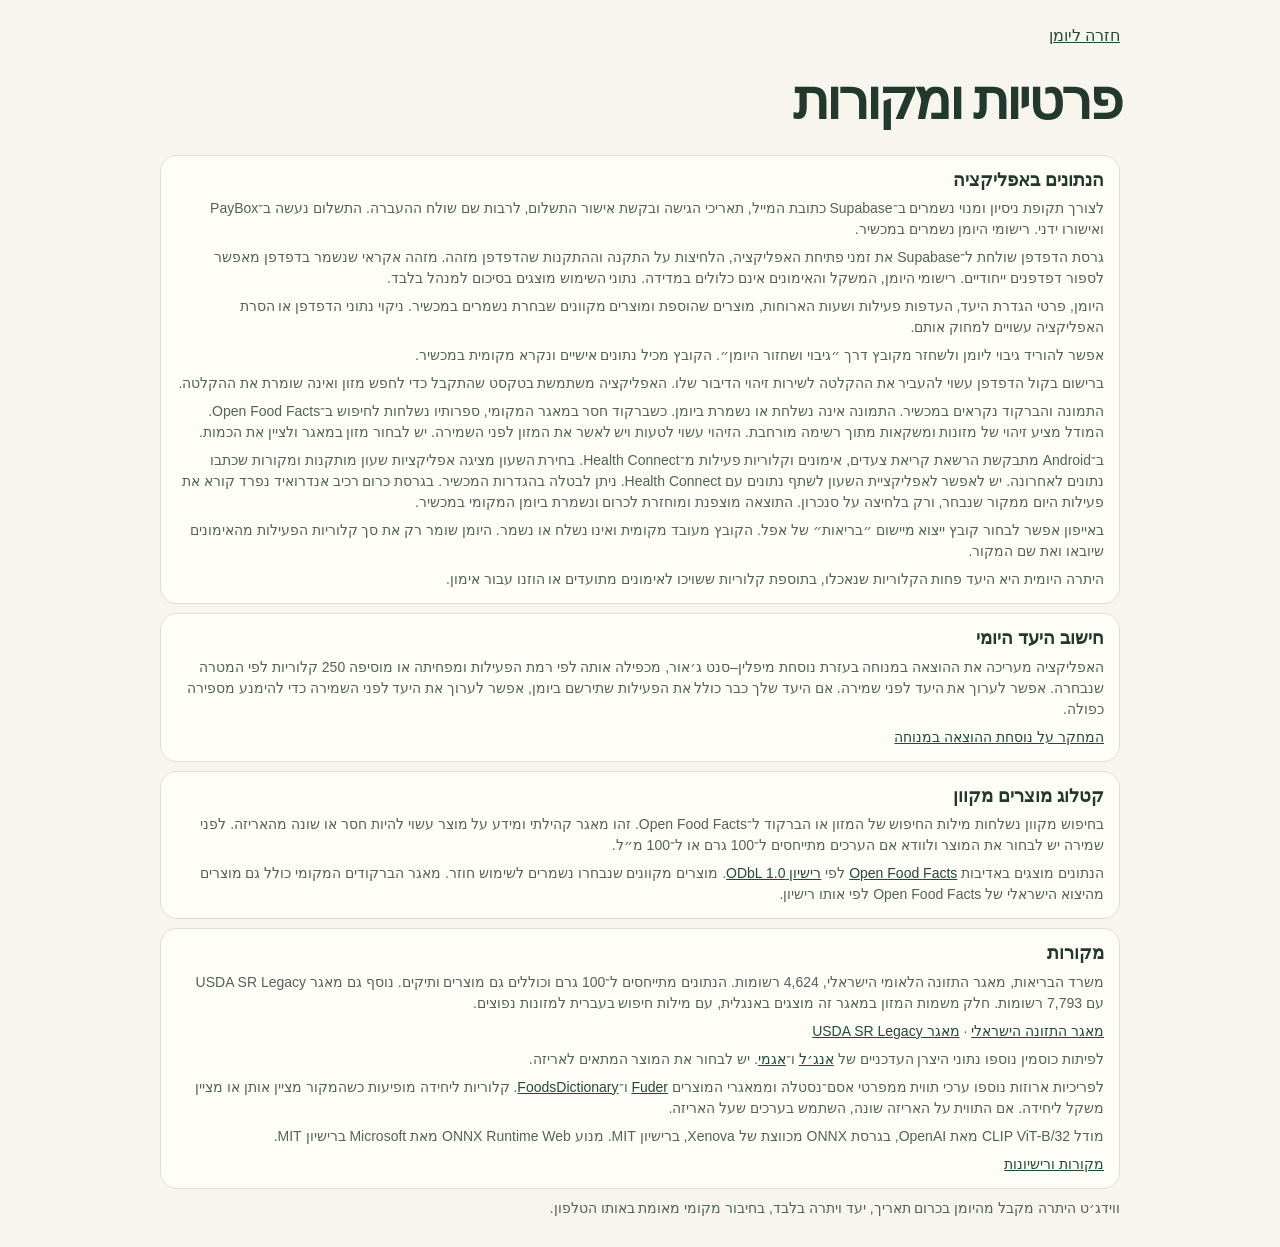
==== commit 4bd5ed76: "Launch seven-day Calorie Daily trial and PayBox approval" ====
--- a/privacy.html
+++ b/privacy.html
@@ -1 +1 @@
-<!doctype html><html lang="he" dir="rtl"><meta charset="utf-8"><meta name="viewport" content="width=device-width,initial-scale=1"><title>פרטיות ומקורות</title><link rel="stylesheet" href="style.css"><main class="shell" style="padding-top:24px"><a href="index.html">חזרה ליומן</a><h1 style="margin:24px 0">פרטיות ומקורות</h1><section class="card"><h2>הנתונים באפליקציה</h2><p class="hint">גרסת הדפדפן שולחת ל־Supabase את זמני פתיחת האפליקציה, הלחיצות על התקנה וההתקנות שהדפדפן מזהה. מזהה אקראי שנשמר בדפדפן מאפשר לספור דפדפנים ייחודיים. רישומי היומן, המשקל והאימונים אינם כלולים במדידה. נתוני השימוש מוצגים בסיכום למנהל בלבד.</p><p class="hint">היומן, פרטי הגדרת היעד, העדפות פעילות ושעות הארוחות, מוצרים שהוספת ומוצרים מקוונים שבחרת נשמרים במכשיר. ניקוי נתוני הדפדפן או הסרת האפליקציה עשויים למחוק אותם.</p><p class="hint">אפשר להוריד גיבוי ליומן ולשחזר מקובץ דרך ״גיבוי ושחזור היומן״. הקובץ מכיל נתונים אישיים ונקרא מקומית במכשיר.</p><p class="hint">ברישום בקול הדפדפן עשוי להעביר את ההקלטה לשירות זיהוי הדיבור שלו. האפליקציה משתמשת בטקסט שהתקבל כדי לחפש מזון ואינה שומרת את ההקלטה.</p><p class="hint">התמונה והברקוד נקראים במכשיר. התמונה אינה נשלחת או נשמרת ביומן. כשברקוד חסר במאגר המקומי, ספרותיו נשלחות לחיפוש ב־Open Food Facts. המודל מציע זיהוי של מזונות ומשקאות מתוך רשימה מורחבת. הזיהוי עשוי לטעות ויש לאשר את המזון לפני השמירה. יש לבחור מזון במאגר ולציין את הכמות.</p><p class="hint">ב־Android מתבקשת הרשאת קריאת צעדים, אימונים וקלוריות פעילות מ־Health Connect. בחירת השעון מציגה אפליקציות שעון מותקנות ומקורות שכתבו נתונים לאחרונה. יש לאפשר לאפליקציית השעון לשתף נתונים עם Health Connect. ניתן לבטלה בהגדרות המכשיר. בגרסת כרום רכיב אנדרואיד נפרד קורא את פעילות היום ממקור שנבחר, ורק בלחיצה על סנכרון. התוצאה מוצפנת ומוחזרת לכרום ונשמרת ביומן המקומי במכשיר.</p><p class="hint">באייפון אפשר לבחור קובץ ייצוא מיישום ״בריאות״ של אפל. הקובץ מעובד מקומית ואינו נשלח או נשמר. היומן שומר רק את סך קלוריות הפעילות מהאימונים שיובאו ואת שם המקור.</p><p class="hint">היתרה היומית היא היעד פחות הקלוריות שנאכלו, בתוספת קלוריות ששויכו לאימונים מתועדים או הוזנו עבור אימון.</p></section><section class="card"><h2>חישוב היעד היומי</h2><p class="hint">האפליקציה מעריכה את ההוצאה במנוחה בעזרת נוסחת מיפלין–סנט ג׳אור, מכפילה אותה לפי רמת הפעילות ומפחיתה או מוסיפה 250 קלוריות לפי המטרה שנבחרה. אפשר לערוך את היעד לפני שמירה. אם היעד שלך כבר כולל את הפעילות שתירשם ביומן, אפשר לערוך את היעד לפני השמירה כדי להימנע מספירה כפולה.</p><p class="hint"><a href="https://pubmed.ncbi.nlm.nih.gov/2305711/">המחקר על נוסחת ההוצאה במנוחה</a></p></section><section class="card"><h2>קטלוג מוצרים מקוון</h2><p class="hint">בחיפוש מקוון נשלחות מילות החיפוש של המזון או הברקוד ל־Open Food Facts. זהו מאגר קהילתי ומידע על מוצר עשוי להיות חסר או שונה מהאריזה. לפני שמירה יש לבחור את המוצר ולוודא אם הערכים מתייחסים ל־100 גרם או ל־100 מ״ל.</p><p class="hint">הנתונים מוצגים באדיבות <a href="https://world.openfoodfacts.org">Open Food Facts</a> לפי <a href="https://opendatacommons.org/licenses/odbl/1-0/">רישיון ODbL 1.0</a>. מוצרים מקוונים שנבחרו נשמרים לשימוש חוזר. מאגר הברקודים המקומי כולל גם מוצרים מהיצוא הישראלי של Open Food Facts לפי אותו רישיון.</p></section><section class="card"><h2>מקורות</h2><p class="hint">משרד הבריאות, מאגר התזונה הלאומי הישראלי, 4,624 רשומות. הנתונים מתייחסים ל־100 גרם וכוללים גם מוצרים ותיקים. נוסף גם מאגר USDA SR Legacy עם 7,793 רשומות. חלק משמות המזון במאגר זה מוצגים באנגלית, עם מילות חיפוש בעברית למזונות נפוצים.</p><p class="hint"><a href="https://data.gov.il/he/datasets/ministry-health/nutrition-database">מאגר התזונה הישראלי</a> · <a href="https://fdc.nal.usda.gov/download-datasets/">מאגר USDA SR Legacy</a></p><p class="hint">לפיתות כוסמין נוספו נתוני היצרן העדכניים של <a href="https://www.angel.co.il/document/62,130,1057.aspx">אנג׳ל</a> ו־<a href="https://agamibakery.co.il/">אגמי</a>. יש לבחור את המוצר המתאים לאריזה.</p><p class="hint">לפריכיות ארוזות נוספו ערכי תווית ממפרטי אסם־נסטלה וממאגרי המוצרים <a href="https://www.fuder.co.il/">Fuder</a> ו־<a href="https://www.foodsdictionary.co.il/">FoodsDictionary</a>. קלוריות ליחידה מופיעות כשהמקור מציין אותן או מציין משקל ליחידה. אם התווית על האריזה שונה, השתמש בערכים שעל האריזה.</p><p class="hint">מודל CLIP ViT-B/32 מאת OpenAI, בגרסת ONNX מכווצת של Xenova, ברישיון MIT. מנוע ONNX Runtime Web מאת Microsoft ברישיון MIT.</p><p class="hint"><a href="model/NOTICE.txt">מקורות ורישיונות</a></p></section><p class="hint">ווידג׳ט היתרה מקבל מהיומן בכרום תאריך, יעד ויתרה בלבד, בחיבור מקומי מאומת באותו הטלפון.</p></main></html>
+<!doctype html><html lang="he" dir="rtl"><meta charset="utf-8"><meta name="viewport" content="width=device-width,initial-scale=1"><title>פרטיות ומקורות</title><link rel="stylesheet" href="style.css"><main class="shell" style="padding-top:24px"><a href="index.html">חזרה ליומן</a><h1 style="margin:24px 0">פרטיות ומקורות</h1><section class="card"><h2>הנתונים באפליקציה</h2><p class="hint">לצורך תקופת ניסיון ומנוי נשמרים ב־Supabase כתובת המייל, תאריכי הגישה ובקשת אישור התשלום, לרבות שם שולח ההעברה. התשלום נעשה ב־PayBox ואישורו ידני. רישומי היומן נשמרים במכשיר.</p><p class="hint">גרסת הדפדפן שולחת ל־Supabase את זמני פתיחת האפליקציה, הלחיצות על התקנה וההתקנות שהדפדפן מזהה. מזהה אקראי שנשמר בדפדפן מאפשר לספור דפדפנים ייחודיים. רישומי היומן, המשקל והאימונים אינם כלולים במדידה. נתוני השימוש מוצגים בסיכום למנהל בלבד.</p><p class="hint">היומן, פרטי הגדרת היעד, העדפות פעילות ושעות הארוחות, מוצרים שהוספת ומוצרים מקוונים שבחרת נשמרים במכשיר. ניקוי נתוני הדפדפן או הסרת האפליקציה עשויים למחוק אותם.</p><p class="hint">אפשר להוריד גיבוי ליומן ולשחזר מקובץ דרך ״גיבוי ושחזור היומן״. הקובץ מכיל נתונים אישיים ונקרא מקומית במכשיר.</p><p class="hint">ברישום בקול הדפדפן עשוי להעביר את ההקלטה לשירות זיהוי הדיבור שלו. האפליקציה משתמשת בטקסט שהתקבל כדי לחפש מזון ואינה שומרת את ההקלטה.</p><p class="hint">התמונה והברקוד נקראים במכשיר. התמונה אינה נשלחת או נשמרת ביומן. כשברקוד חסר במאגר המקומי, ספרותיו נשלחות לחיפוש ב־Open Food Facts. המודל מציע זיהוי של מזונות ומשקאות מתוך רשימה מורחבת. הזיהוי עשוי לטעות ויש לאשר את המזון לפני השמירה. יש לבחור מזון במאגר ולציין את הכמות.</p><p class="hint">ב־Android מתבקשת הרשאת קריאת צעדים, אימונים וקלוריות פעילות מ־Health Connect. בחירת השעון מציגה אפליקציות שעון מותקנות ומקורות שכתבו נתונים לאחרונה. יש לאפשר לאפליקציית השעון לשתף נתונים עם Health Connect. ניתן לבטלה בהגדרות המכשיר. בגרסת כרום רכיב אנדרואיד נפרד קורא את פעילות היום ממקור שנבחר, ורק בלחיצה על סנכרון. התוצאה מוצפנת ומוחזרת לכרום ונשמרת ביומן המקומי במכשיר.</p><p class="hint">באייפון אפשר לבחור קובץ ייצוא מיישום ״בריאות״ של אפל. הקובץ מעובד מקומית ואינו נשלח או נשמר. היומן שומר רק את סך קלוריות הפעילות מהאימונים שיובאו ואת שם המקור.</p><p class="hint">היתרה היומית היא היעד פחות הקלוריות שנאכלו, בתוספת קלוריות ששויכו לאימונים מתועדים או הוזנו עבור אימון.</p></section><section class="card"><h2>חישוב היעד היומי</h2><p class="hint">האפליקציה מעריכה את ההוצאה במנוחה בעזרת נוסחת מיפלין–סנט ג׳אור, מכפילה אותה לפי רמת הפעילות ומפחיתה או מוסיפה 250 קלוריות לפי המטרה שנבחרה. אפשר לערוך את היעד לפני שמירה. אם היעד שלך כבר כולל את הפעילות שתירשם ביומן, אפשר לערוך את היעד לפני השמירה כדי להימנע מספירה כפולה.</p><p class="hint"><a href="https://pubmed.ncbi.nlm.nih.gov/2305711/">המחקר על נוסחת ההוצאה במנוחה</a></p></section><section class="card"><h2>קטלוג מוצרים מקוון</h2><p class="hint">בחיפוש מקוון נשלחות מילות החיפוש של המזון או הברקוד ל־Open Food Facts. זהו מאגר קהילתי ומידע על מוצר עשוי להיות חסר או שונה מהאריזה. לפני שמירה יש לבחור את המוצר ולוודא אם הערכים מתייחסים ל־100 גרם או ל־100 מ״ל.</p><p class="hint">הנתונים מוצגים באדיבות <a href="https://world.openfoodfacts.org">Open Food Facts</a> לפי <a href="https://opendatacommons.org/licenses/odbl/1-0/">רישיון ODbL 1.0</a>. מוצרים מקוונים שנבחרו נשמרים לשימוש חוזר. מאגר הברקודים המקומי כולל גם מוצרים מהיצוא הישראלי של Open Food Facts לפי אותו רישיון.</p></section><section class="card"><h2>מקורות</h2><p class="hint">משרד הבריאות, מאגר התזונה הלאומי הישראלי, 4,624 רשומות. הנתונים מתייחסים ל־100 גרם וכוללים גם מוצרים ותיקים. נוסף גם מאגר USDA SR Legacy עם 7,793 רשומות. חלק משמות המזון במאגר זה מוצגים באנגלית, עם מילות חיפוש בעברית למזונות נפוצים.</p><p class="hint"><a href="https://data.gov.il/he/datasets/ministry-health/nutrition-database">מאגר התזונה הישראלי</a> · <a href="https://fdc.nal.usda.gov/download-datasets/">מאגר USDA SR Legacy</a></p><p class="hint">לפיתות כוסמין נוספו נתוני היצרן העדכניים של <a href="https://www.angel.co.il/document/62,130,1057.aspx">אנג׳ל</a> ו־<a href="https://agamibakery.co.il/">אגמי</a>. יש לבחור את המוצר המתאים לאריזה.</p><p class="hint">לפריכיות ארוזות נוספו ערכי תווית ממפרטי אסם־נסטלה וממאגרי המוצרים <a href="https://www.fuder.co.il/">Fuder</a> ו־<a href="https://www.foodsdictionary.co.il/">FoodsDictionary</a>. קלוריות ליחידה מופיעות כשהמקור מציין אותן או מציין משקל ליחידה. אם התווית על האריזה שונה, השתמש בערכים שעל האריזה.</p><p class="hint">מודל CLIP ViT-B/32 מאת OpenAI, בגרסת ONNX מכווצת של Xenova, ברישיון MIT. מנוע ONNX Runtime Web מאת Microsoft ברישיון MIT.</p><p class="hint"><a href="model/NOTICE.txt">מקורות ורישיונות</a></p></section><p class="hint">ווידג׳ט היתרה מקבל מהיומן בכרום תאריך, יעד ויתרה בלבד, בחיבור מקומי מאומת באותו הטלפון.</p></main></html>
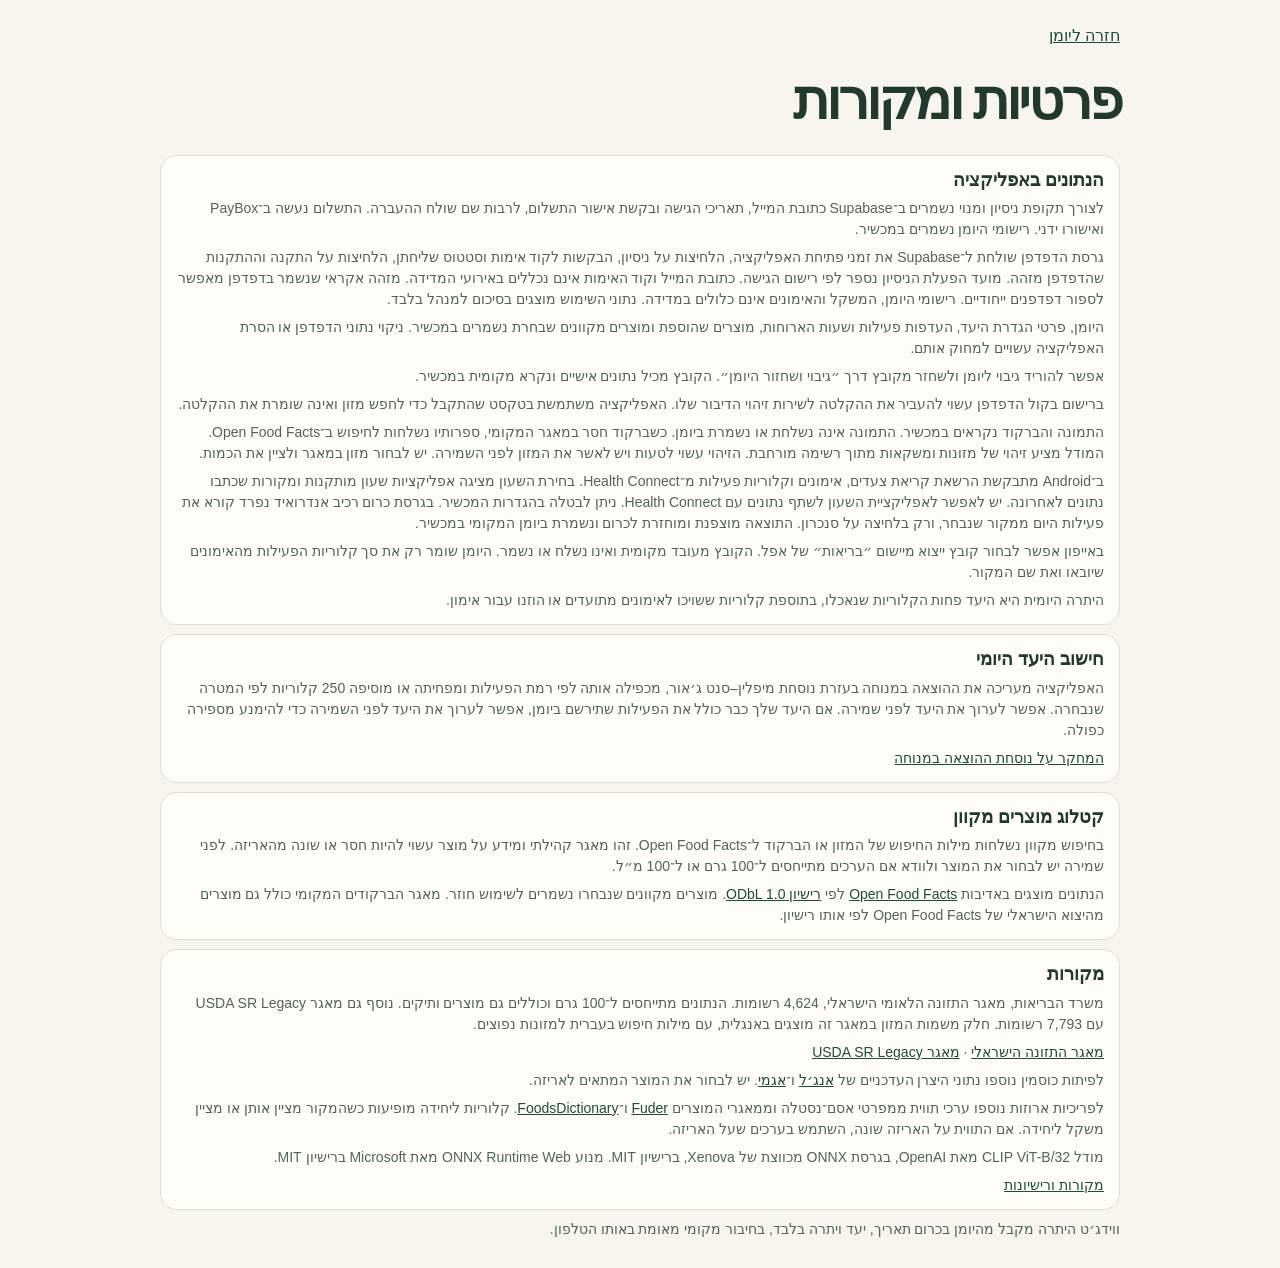
==== commit 1a193a5a: "Measure Calorie Daily trial starts and email verification steps" ====
--- a/privacy.html
+++ b/privacy.html
@@ -1 +1 @@
-<!doctype html><html lang="he" dir="rtl"><meta charset="utf-8"><meta name="viewport" content="width=device-width,initial-scale=1"><title>פרטיות ומקורות</title><link rel="stylesheet" href="style.css"><main class="shell" style="padding-top:24px"><a href="index.html">חזרה ליומן</a><h1 style="margin:24px 0">פרטיות ומקורות</h1><section class="card"><h2>הנתונים באפליקציה</h2><p class="hint">לצורך תקופת ניסיון ומנוי נשמרים ב־Supabase כתובת המייל, תאריכי הגישה ובקשת אישור התשלום, לרבות שם שולח ההעברה. התשלום נעשה ב־PayBox ואישורו ידני. רישומי היומן נשמרים במכשיר.</p><p class="hint">גרסת הדפדפן שולחת ל־Supabase את זמני פתיחת האפליקציה, הלחיצות על התקנה וההתקנות שהדפדפן מזהה. מזהה אקראי שנשמר בדפדפן מאפשר לספור דפדפנים ייחודיים. רישומי היומן, המשקל והאימונים אינם כלולים במדידה. נתוני השימוש מוצגים בסיכום למנהל בלבד.</p><p class="hint">היומן, פרטי הגדרת היעד, העדפות פעילות ושעות הארוחות, מוצרים שהוספת ומוצרים מקוונים שבחרת נשמרים במכשיר. ניקוי נתוני הדפדפן או הסרת האפליקציה עשויים למחוק אותם.</p><p class="hint">אפשר להוריד גיבוי ליומן ולשחזר מקובץ דרך ״גיבוי ושחזור היומן״. הקובץ מכיל נתונים אישיים ונקרא מקומית במכשיר.</p><p class="hint">ברישום בקול הדפדפן עשוי להעביר את ההקלטה לשירות זיהוי הדיבור שלו. האפליקציה משתמשת בטקסט שהתקבל כדי לחפש מזון ואינה שומרת את ההקלטה.</p><p class="hint">התמונה והברקוד נקראים במכשיר. התמונה אינה נשלחת או נשמרת ביומן. כשברקוד חסר במאגר המקומי, ספרותיו נשלחות לחיפוש ב־Open Food Facts. המודל מציע זיהוי של מזונות ומשקאות מתוך רשימה מורחבת. הזיהוי עשוי לטעות ויש לאשר את המזון לפני השמירה. יש לבחור מזון במאגר ולציין את הכמות.</p><p class="hint">ב־Android מתבקשת הרשאת קריאת צעדים, אימונים וקלוריות פעילות מ־Health Connect. בחירת השעון מציגה אפליקציות שעון מותקנות ומקורות שכתבו נתונים לאחרונה. יש לאפשר לאפליקציית השעון לשתף נתונים עם Health Connect. ניתן לבטלה בהגדרות המכשיר. בגרסת כרום רכיב אנדרואיד נפרד קורא את פעילות היום ממקור שנבחר, ורק בלחיצה על סנכרון. התוצאה מוצפנת ומוחזרת לכרום ונשמרת ביומן המקומי במכשיר.</p><p class="hint">באייפון אפשר לבחור קובץ ייצוא מיישום ״בריאות״ של אפל. הקובץ מעובד מקומית ואינו נשלח או נשמר. היומן שומר רק את סך קלוריות הפעילות מהאימונים שיובאו ואת שם המקור.</p><p class="hint">היתרה היומית היא היעד פחות הקלוריות שנאכלו, בתוספת קלוריות ששויכו לאימונים מתועדים או הוזנו עבור אימון.</p></section><section class="card"><h2>חישוב היעד היומי</h2><p class="hint">האפליקציה מעריכה את ההוצאה במנוחה בעזרת נוסחת מיפלין–סנט ג׳אור, מכפילה אותה לפי רמת הפעילות ומפחיתה או מוסיפה 250 קלוריות לפי המטרה שנבחרה. אפשר לערוך את היעד לפני שמירה. אם היעד שלך כבר כולל את הפעילות שתירשם ביומן, אפשר לערוך את היעד לפני השמירה כדי להימנע מספירה כפולה.</p><p class="hint"><a href="https://pubmed.ncbi.nlm.nih.gov/2305711/">המחקר על נוסחת ההוצאה במנוחה</a></p></section><section class="card"><h2>קטלוג מוצרים מקוון</h2><p class="hint">בחיפוש מקוון נשלחות מילות החיפוש של המזון או הברקוד ל־Open Food Facts. זהו מאגר קהילתי ומידע על מוצר עשוי להיות חסר או שונה מהאריזה. לפני שמירה יש לבחור את המוצר ולוודא אם הערכים מתייחסים ל־100 גרם או ל־100 מ״ל.</p><p class="hint">הנתונים מוצגים באדיבות <a href="https://world.openfoodfacts.org">Open Food Facts</a> לפי <a href="https://opendatacommons.org/licenses/odbl/1-0/">רישיון ODbL 1.0</a>. מוצרים מקוונים שנבחרו נשמרים לשימוש חוזר. מאגר הברקודים המקומי כולל גם מוצרים מהיצוא הישראלי של Open Food Facts לפי אותו רישיון.</p></section><section class="card"><h2>מקורות</h2><p class="hint">משרד הבריאות, מאגר התזונה הלאומי הישראלי, 4,624 רשומות. הנתונים מתייחסים ל־100 גרם וכוללים גם מוצרים ותיקים. נוסף גם מאגר USDA SR Legacy עם 7,793 רשומות. חלק משמות המזון במאגר זה מוצגים באנגלית, עם מילות חיפוש בעברית למזונות נפוצים.</p><p class="hint"><a href="https://data.gov.il/he/datasets/ministry-health/nutrition-database">מאגר התזונה הישראלי</a> · <a href="https://fdc.nal.usda.gov/download-datasets/">מאגר USDA SR Legacy</a></p><p class="hint">לפיתות כוסמין נוספו נתוני היצרן העדכניים של <a href="https://www.angel.co.il/document/62,130,1057.aspx">אנג׳ל</a> ו־<a href="https://agamibakery.co.il/">אגמי</a>. יש לבחור את המוצר המתאים לאריזה.</p><p class="hint">לפריכיות ארוזות נוספו ערכי תווית ממפרטי אסם־נסטלה וממאגרי המוצרים <a href="https://www.fuder.co.il/">Fuder</a> ו־<a href="https://www.foodsdictionary.co.il/">FoodsDictionary</a>. קלוריות ליחידה מופיעות כשהמקור מציין אותן או מציין משקל ליחידה. אם התווית על האריזה שונה, השתמש בערכים שעל האריזה.</p><p class="hint">מודל CLIP ViT-B/32 מאת OpenAI, בגרסת ONNX מכווצת של Xenova, ברישיון MIT. מנוע ONNX Runtime Web מאת Microsoft ברישיון MIT.</p><p class="hint"><a href="model/NOTICE.txt">מקורות ורישיונות</a></p></section><p class="hint">ווידג׳ט היתרה מקבל מהיומן בכרום תאריך, יעד ויתרה בלבד, בחיבור מקומי מאומת באותו הטלפון.</p></main></html>
+<!doctype html><html lang="he" dir="rtl"><meta charset="utf-8"><meta name="viewport" content="width=device-width,initial-scale=1"><title>פרטיות ומקורות</title><link rel="stylesheet" href="style.css"><main class="shell" style="padding-top:24px"><a href="index.html">חזרה ליומן</a><h1 style="margin:24px 0">פרטיות ומקורות</h1><section class="card"><h2>הנתונים באפליקציה</h2><p class="hint">לצורך תקופת ניסיון ומנוי נשמרים ב־Supabase כתובת המייל, תאריכי הגישה ובקשת אישור התשלום, לרבות שם שולח ההעברה. התשלום נעשה ב־PayBox ואישורו ידני. רישומי היומן נשמרים במכשיר.</p><p class="hint">גרסת הדפדפן שולחת ל־Supabase את זמני פתיחת האפליקציה, הלחיצות על ניסיון, הבקשות לקוד אימות וסטטוס שליחתן, הלחיצות על התקנה וההתקנות שהדפדפן מזהה. מועד הפעלת הניסיון נספר לפי רישום הגישה. כתובת המייל וקוד האימות אינם נכללים באירועי המדידה. מזהה אקראי שנשמר בדפדפן מאפשר לספור דפדפנים ייחודיים. רישומי היומן, המשקל והאימונים אינם כלולים במדידה. נתוני השימוש מוצגים בסיכום למנהל בלבד.</p><p class="hint">היומן, פרטי הגדרת היעד, העדפות פעילות ושעות הארוחות, מוצרים שהוספת ומוצרים מקוונים שבחרת נשמרים במכשיר. ניקוי נתוני הדפדפן או הסרת האפליקציה עשויים למחוק אותם.</p><p class="hint">אפשר להוריד גיבוי ליומן ולשחזר מקובץ דרך ״גיבוי ושחזור היומן״. הקובץ מכיל נתונים אישיים ונקרא מקומית במכשיר.</p><p class="hint">ברישום בקול הדפדפן עשוי להעביר את ההקלטה לשירות זיהוי הדיבור שלו. האפליקציה משתמשת בטקסט שהתקבל כדי לחפש מזון ואינה שומרת את ההקלטה.</p><p class="hint">התמונה והברקוד נקראים במכשיר. התמונה אינה נשלחת או נשמרת ביומן. כשברקוד חסר במאגר המקומי, ספרותיו נשלחות לחיפוש ב־Open Food Facts. המודל מציע זיהוי של מזונות ומשקאות מתוך רשימה מורחבת. הזיהוי עשוי לטעות ויש לאשר את המזון לפני השמירה. יש לבחור מזון במאגר ולציין את הכמות.</p><p class="hint">ב־Android מתבקשת הרשאת קריאת צעדים, אימונים וקלוריות פעילות מ־Health Connect. בחירת השעון מציגה אפליקציות שעון מותקנות ומקורות שכתבו נתונים לאחרונה. יש לאפשר לאפליקציית השעון לשתף נתונים עם Health Connect. ניתן לבטלה בהגדרות המכשיר. בגרסת כרום רכיב אנדרואיד נפרד קורא את פעילות היום ממקור שנבחר, ורק בלחיצה על סנכרון. התוצאה מוצפנת ומוחזרת לכרום ונשמרת ביומן המקומי במכשיר.</p><p class="hint">באייפון אפשר לבחור קובץ ייצוא מיישום ״בריאות״ של אפל. הקובץ מעובד מקומית ואינו נשלח או נשמר. היומן שומר רק את סך קלוריות הפעילות מהאימונים שיובאו ואת שם המקור.</p><p class="hint">היתרה היומית היא היעד פחות הקלוריות שנאכלו, בתוספת קלוריות ששויכו לאימונים מתועדים או הוזנו עבור אימון.</p></section><section class="card"><h2>חישוב היעד היומי</h2><p class="hint">האפליקציה מעריכה את ההוצאה במנוחה בעזרת נוסחת מיפלין–סנט ג׳אור, מכפילה אותה לפי רמת הפעילות ומפחיתה או מוסיפה 250 קלוריות לפי המטרה שנבחרה. אפשר לערוך את היעד לפני שמירה. אם היעד שלך כבר כולל את הפעילות שתירשם ביומן, אפשר לערוך את היעד לפני השמירה כדי להימנע מספירה כפולה.</p><p class="hint"><a href="https://pubmed.ncbi.nlm.nih.gov/2305711/">המחקר על נוסחת ההוצאה במנוחה</a></p></section><section class="card"><h2>קטלוג מוצרים מקוון</h2><p class="hint">בחיפוש מקוון נשלחות מילות החיפוש של המזון או הברקוד ל־Open Food Facts. זהו מאגר קהילתי ומידע על מוצר עשוי להיות חסר או שונה מהאריזה. לפני שמירה יש לבחור את המוצר ולוודא אם הערכים מתייחסים ל־100 גרם או ל־100 מ״ל.</p><p class="hint">הנתונים מוצגים באדיבות <a href="https://world.openfoodfacts.org">Open Food Facts</a> לפי <a href="https://opendatacommons.org/licenses/odbl/1-0/">רישיון ODbL 1.0</a>. מוצרים מקוונים שנבחרו נשמרים לשימוש חוזר. מאגר הברקודים המקומי כולל גם מוצרים מהיצוא הישראלי של Open Food Facts לפי אותו רישיון.</p></section><section class="card"><h2>מקורות</h2><p class="hint">משרד הבריאות, מאגר התזונה הלאומי הישראלי, 4,624 רשומות. הנתונים מתייחסים ל־100 גרם וכוללים גם מוצרים ותיקים. נוסף גם מאגר USDA SR Legacy עם 7,793 רשומות. חלק משמות המזון במאגר זה מוצגים באנגלית, עם מילות חיפוש בעברית למזונות נפוצים.</p><p class="hint"><a href="https://data.gov.il/he/datasets/ministry-health/nutrition-database">מאגר התזונה הישראלי</a> · <a href="https://fdc.nal.usda.gov/download-datasets/">מאגר USDA SR Legacy</a></p><p class="hint">לפיתות כוסמין נוספו נתוני היצרן העדכניים של <a href="https://www.angel.co.il/document/62,130,1057.aspx">אנג׳ל</a> ו־<a href="https://agamibakery.co.il/">אגמי</a>. יש לבחור את המוצר המתאים לאריזה.</p><p class="hint">לפריכיות ארוזות נוספו ערכי תווית ממפרטי אסם־נסטלה וממאגרי המוצרים <a href="https://www.fuder.co.il/">Fuder</a> ו־<a href="https://www.foodsdictionary.co.il/">FoodsDictionary</a>. קלוריות ליחידה מופיעות כשהמקור מציין אותן או מציין משקל ליחידה. אם התווית על האריזה שונה, השתמש בערכים שעל האריזה.</p><p class="hint">מודל CLIP ViT-B/32 מאת OpenAI, בגרסת ONNX מכווצת של Xenova, ברישיון MIT. מנוע ONNX Runtime Web מאת Microsoft ברישיון MIT.</p><p class="hint"><a href="model/NOTICE.txt">מקורות ורישיונות</a></p></section><p class="hint">ווידג׳ט היתרה מקבל מהיומן בכרום תאריך, יעד ויתרה בלבד, בחיבור מקומי מאומת באותו הטלפון.</p></main></html>
--- a/style.css
+++ b/style.css
@@ -185,6 +185,68 @@
 .search-symbol { position: relative; width: 14px; height: 14px; flex: none; border: 2px solid currentColor; border-radius: 50%; }
 .search-symbol::after { content: ""; position: absolute; width: 6px; height: 2px; inset: 10px 9px auto auto; background: currentColor; transform: rotate(-45deg); }
 .card { margin-bottom: 9px; padding: 13px 15px; border: 1px solid var(--line); border-radius: 17px; background: var(--paper); }
+.visitor-hero {
+  display: grid;
+  grid-template-columns: minmax(0, 1fr) minmax(0, .62fr);
+  align-items: center;
+  gap: clamp(16px, 5vw, 60px);
+  margin-top: 14px;
+  padding: clamp(18px, 5vw, 50px);
+  border-radius: 24px;
+  background: #193e2d;
+  color: #fffaf1;
+}
+.visitor-intro > p { margin-top: 10px; max-width: 42ch; color: #e4efdd; }
+.visitor-trial-link {
+  display: inline-flex;
+  align-items: center;
+  justify-content: center;
+  min-height: 48px;
+  padding: 9px 16px;
+  margin-top: 18px;
+  border-radius: 14px;
+  background: var(--peach);
+  color: #38271e;
+  font-weight: 800;
+  text-align: center;
+  text-decoration: none;
+}
+.visitor-trial-link:hover { background: #ffd2a1; }
+.visitor-trial-link:focus-visible { outline-color: #fffaf1; }
+.visitor-intro .visitor-trial-note { margin-top: 7px; font-size: 13px; }
+.visitor-example {
+  display: grid;
+  justify-items: center;
+  gap: 5px;
+  padding: 14px;
+  border: 1px solid #ffffff35;
+  border-radius: 20px;
+  background: #ffffff14;
+  text-align: center;
+}
+.visitor-example img { display: block; width: min(100%, 156px); height: auto; border-radius: 50%; }
+.visitor-example strong { display: block; font-size: 42px; line-height: 1; color: #e4f5ba; }
+.visitor-example small { color: #e4efdd; }
+.visitor-features { display: grid; grid-template-columns: repeat(3, minmax(0, 1fr)); gap: 8px; margin: 9px 0 14px; }
+.visitor-features li {
+  display: block;
+  margin: 0;
+  padding: 13px 14px;
+  border: 1px solid var(--line);
+  border-radius: 16px;
+  background: var(--paper);
+}
+.visitor-features p { margin-top: 4px; }
+#commercialAccess { padding: clamp(15px, 3vw, 28px); }
+#accessTitle { scroll-margin-top: 14px; }
+#accessTerms { margin-top: 6px; }
+#accessLogin { max-width: 480px; }
+#accessLoginButton { margin-top: 9px; }
+@media (max-width: 620px) {
+  .visitor-hero, .visitor-features { grid-template-columns: minmax(0, 1fr); }
+  .visitor-trial-link { width: 100%; }
+  .visitor-example { display: none; }
+}
 .journal-card { min-height: 93px; }
 .activity-card { background: #edf0e6; }
 .empty { padding: 12px 0 3px; color: var(--muted); font-size: 14px; }
